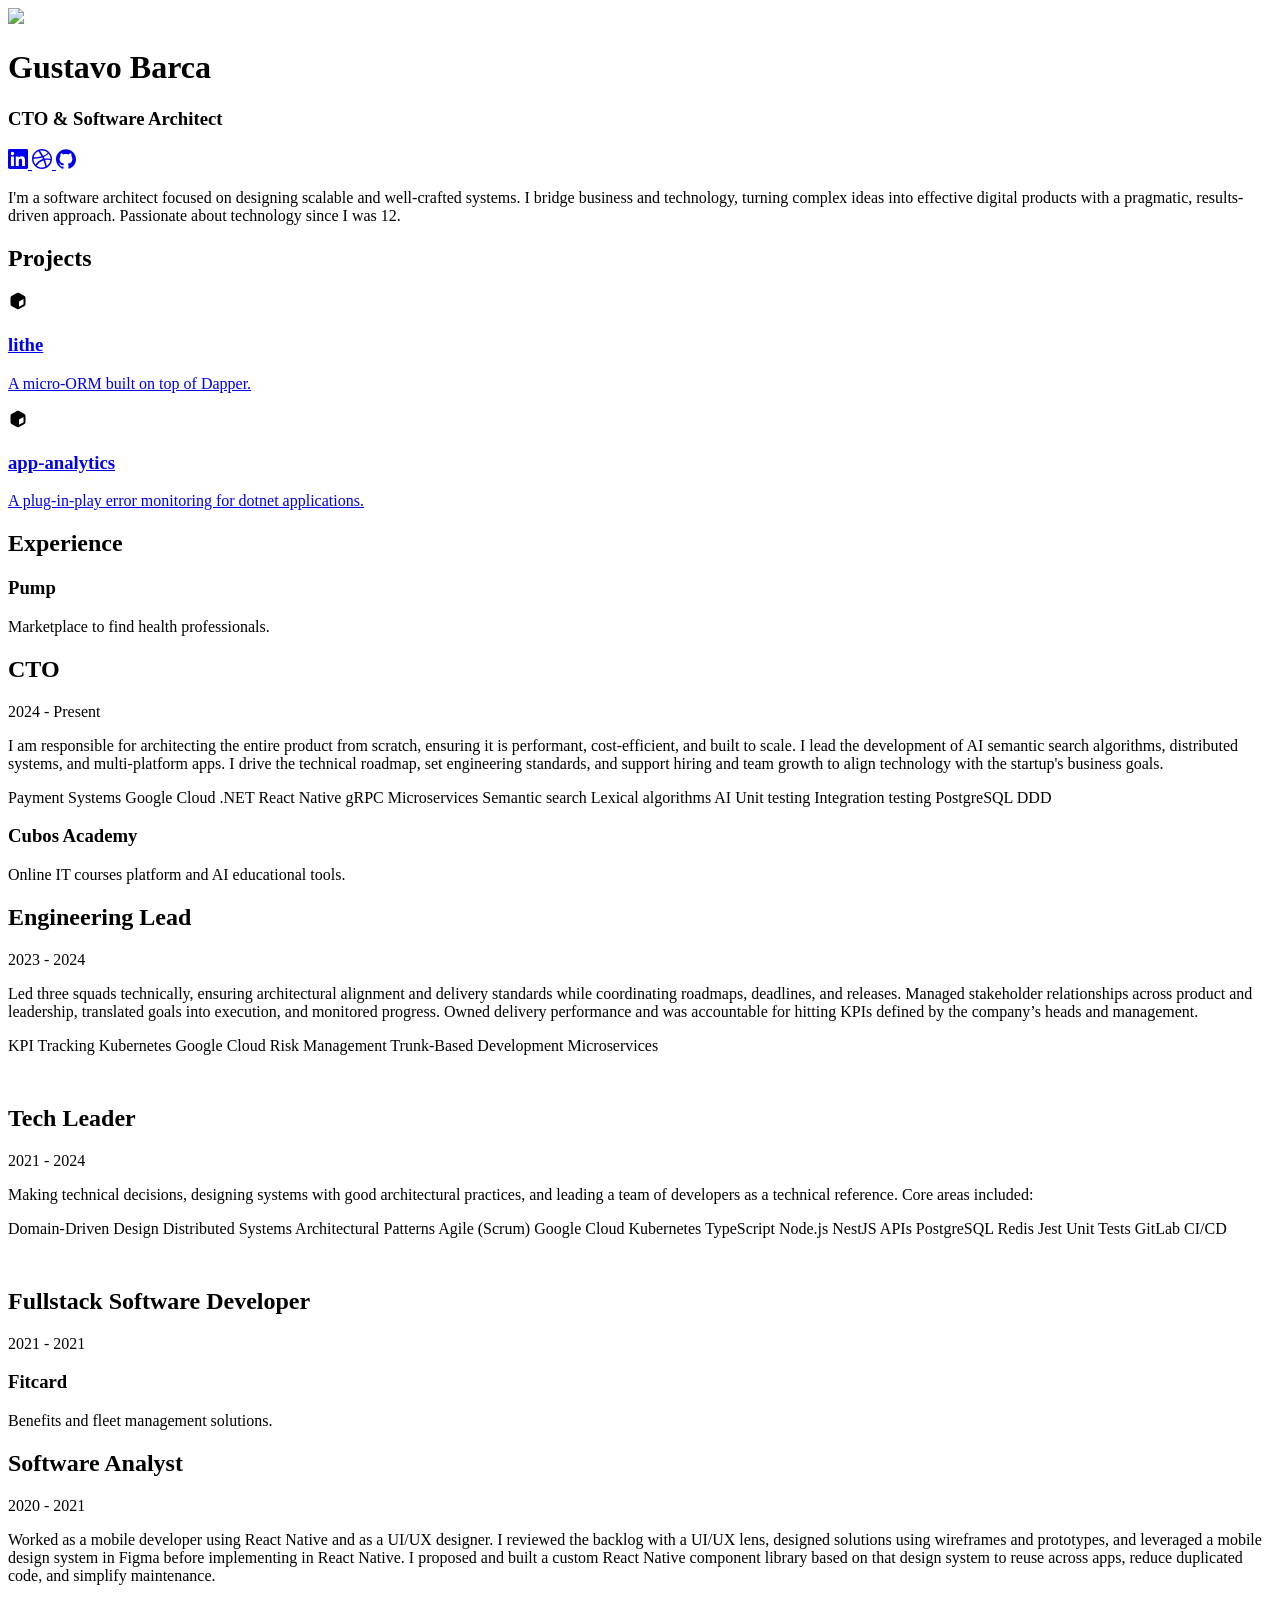
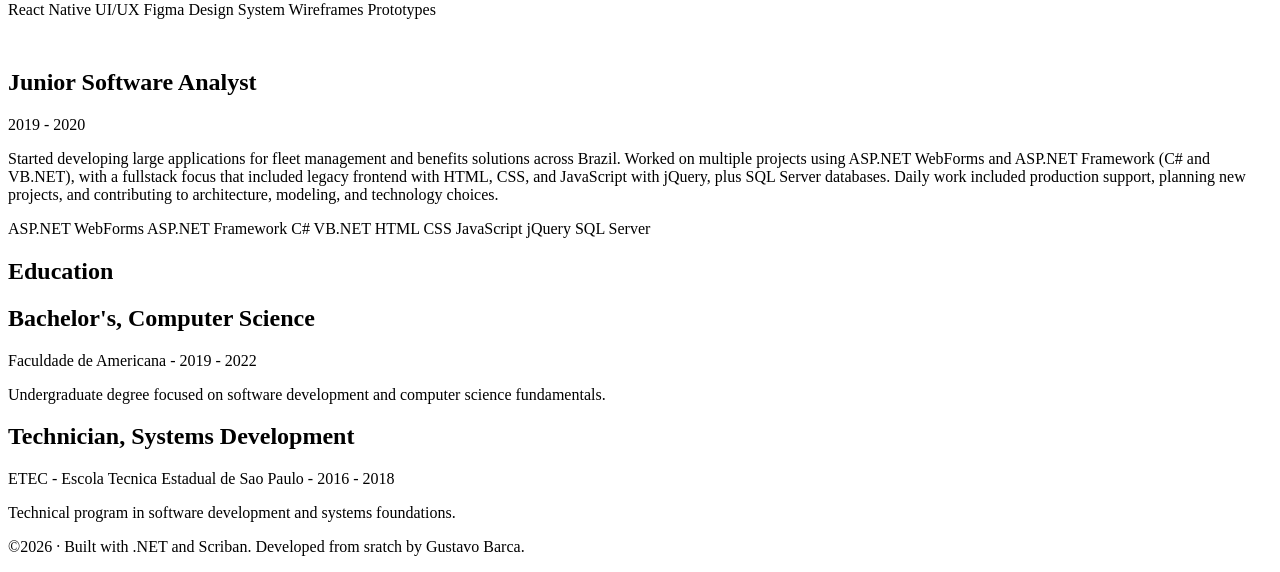
==== Pages/home.html @ d8b04449 "feat: add SVG icons, skills tags, footer, and style updates" ====
<!DOCTYPE html>
<html lang="en">

<head>
    <meta charset="UTF-8">
    <meta name="viewport" content="width=device-width, initial-scale=1.0">
    <title>Document</title>
    <link href="/css/main.css" rel="stylesheet">
</head>

<body>
    <main>
        <header>
            <img src="/images/profile.jpeg" />
            <h1>Gustavo Barca</h1>
            <h3>CTO & Software Architect</h3>
            <div>
                <a class="icon-btn" href="https://www.linkedin.com/in/gustavo-barca/" aria-label="LinkedIn" target="_blank">
                    <svg xmlns="http://www.w3.org/2000/svg" width="20" height="20" viewBox="0 0 24 24" fill="currentColor">
                        <path d="M20.447 20.452h-3.554v-5.569c0-1.328-.027-3.037-1.852-3.037-1.853 0-2.136 1.445-2.136 2.939v5.667H9.351V9h3.414v1.561h.046c.477-.9 1.637-1.85 3.37-1.85 3.601 0 4.267 2.37 4.267 5.455v6.286zM5.337 7.433a2.062 2.062 0 0 1-2.063-2.065 2.064 2.064 0 1 1 2.063 2.065zm1.782 13.019H3.555V9h3.564v11.452zM22.225 0H1.771C.792 0 0 .774 0 1.729v20.542C0 23.227.792 24 1.771 24h20.451C23.2 24 24 23.227 24 22.271V1.729C24 .774 23.2 0 22.222 0h.003z"/>
                    </svg>
                </a>
                <a class="icon-btn" href="https://dribbble.com/GuBarca" aria-label="Dribbble" target="_blank">
                    <svg xmlns="http://www.w3.org/2000/svg" width="20" height="20" viewBox="0 0 24 24" fill="currentColor">
                        <path d="M12 24C5.385 24 0 18.615 0 12S5.385 0 12 0s12 5.385 12 12-5.385 12-12 12zm10.12-10.358c-.35-.11-3.17-.953-6.384-.438 1.34 3.684 1.887 6.684 1.992 7.308 2.3-1.555 3.936-4.02 4.395-6.87zm-6.115 7.808c-.153-.9-.75-4.032-2.19-7.77l-.066.02c-5.79 2.015-7.86 6.017-8.04 6.37 1.73 1.35 3.92 2.166 6.29 2.166 1.42 0 2.77-.29 4-.816zm-11.62-2.58c.232-.4 3.045-5.055 8.332-6.765.135-.045.27-.084.405-.12-.26-.585-.54-1.167-.832-1.74C7.17 11.775 2.206 11.71 1.756 11.7l-.004.312c0 2.633.998 5.037 2.634 6.855zm-2.42-8.955c.46.008 4.683.026 9.477-1.248-1.698-3.018-3.53-5.558-3.8-5.928-2.868 1.35-5.01 3.99-5.676 7.18zM9.6 2.052c.282.38 2.145 2.914 3.822 6 3.645-1.365 5.19-3.44 5.373-3.702-1.81-1.61-4.19-2.586-6.795-2.586-.825 0-1.63.1-2.4.285zm10.335 3.483c-.218.29-1.935 2.493-5.724 4.04.24.49.47.985.68 1.486.08.18.15.36.22.53 3.41-.43 6.8.26 7.14.33-.02-2.42-.88-4.64-2.31-6.387z"/>
                    </svg>
                </a>
                <a class="icon-btn" href="https://github.com/gustavobarca" aria-label="GitHub" target="_blank">
                    <svg xmlns="http://www.w3.org/2000/svg" width="20" height="20" viewBox="0 0 24 24" fill="currentColor">
                        <path d="M12 .297c-6.63 0-12 5.373-12 12 0 5.303 3.438 9.8 8.205 11.385.6.113.82-.258.82-.577 0-.285-.01-1.04-.015-2.04-3.338.724-4.042-1.61-4.042-1.61C4.422 18.07 3.633 17.7 3.633 17.7c-1.087-.744.084-.729.084-.729 1.205.084 1.838 1.236 1.838 1.236 1.07 1.835 2.809 1.305 3.495.998.108-.776.417-1.305.76-1.605-2.665-.3-5.466-1.332-5.466-5.93 0-1.31.465-2.38 1.235-3.22-.135-.303-.54-1.523.105-3.176 0 0 1.005-.322 3.3 1.23.96-.267 1.98-.399 3-.405 1.02.006 2.04.138 3 .405 2.28-1.552 3.285-1.23 3.285-1.23.645 1.653.24 2.873.12 3.176.765.84 1.23 1.91 1.23 3.22 0 4.61-2.805 5.625-5.475 5.92.42.36.81 1.096.81 2.22 0 1.606-.015 2.896-.015 3.286 0 .315.21.69.825.57C20.565 22.092 24 17.592 24 12.297c0-6.627-5.373-12-12-12"/>
                    </svg>
                </a>
            </div>
            <p>I'm a software architect focused on designing scalable and well-crafted systems. I bridge business and technology, turning complex ideas into effective digital products with a pragmatic, results-driven approach. Passionate about technology since I was 12.</p>
        </header>
        <section>
            <h1>Projects</h1>
            <div id="projects">
                <a class="project" href="https://github.com/gustavobarca/lithe">
                    <svg xmlns="http://www.w3.org/2000/svg" width="20" height="20" viewBox="0 0 20 20" fill="none">
                        <path
                            d="M9.00937 1.92197C9.62812 1.56572 10.3906 1.56572 11.0094 1.92197L16.5063 5.09385C17.125 5.4501 17.5063 6.1126 17.5063 6.8251V13.1688C17.5063 13.8845 17.125 14.5438 16.5063 14.9001L11.0094 18.0782C10.7052 18.2533 10.3603 18.3454 10.0094 18.3454C9.6584 18.3454 9.31358 18.2533 9.00937 18.0782L3.51562 14.9063C2.89688 14.5501 2.51562 13.8876 2.51562 13.1751V6.83135C2.51562 6.11572 2.89688 5.45635 3.51562 5.1001L9.00937 1.92197ZM15.5031 13.172V7.98135L11.0094 10.5751V15.7657L15.5031 13.172Z"
                            fill="black" />
                    </svg>
                    <div class="projects-content">
                        <h3>lithe</h3>
                        <p>A micro-ORM built on top of Dapper.</p>
                    </div>
                </a>
                <a class="project" href="https://github.com/gustavobarca/app-analytics">
                    <svg xmlns="http://www.w3.org/2000/svg" width="20" height="20" viewBox="0 0 20 20" fill="none">
                        <path
                            d="M9.00937 1.92197C9.62812 1.56572 10.3906 1.56572 11.0094 1.92197L16.5063 5.09385C17.125 5.4501 17.5063 6.1126 17.5063 6.8251V13.1688C17.5063 13.8845 17.125 14.5438 16.5063 14.9001L11.0094 18.0782C10.7052 18.2533 10.3603 18.3454 10.0094 18.3454C9.6584 18.3454 9.31358 18.2533 9.00937 18.0782L3.51562 14.9063C2.89688 14.5501 2.51562 13.8876 2.51562 13.1751V6.83135C2.51562 6.11572 2.89688 5.45635 3.51562 5.1001L9.00937 1.92197ZM15.5031 13.172V7.98135L11.0094 10.5751V15.7657L15.5031 13.172Z"
                            fill="black" />
                    </svg>
                    <div class="projects-content">
                        <h3>app-analytics</h3>
                        <p>A plug-in-play error monitoring for dotnet applications.</p>
                    </div>
                </a>
            </div>
        </section>

        <section>
            <h1>Experience</h1>

            <div class="experiences">
                <article class="job">
                    <div class="job-header">
                        <header>
                            <h3>Pump</h3>
                            <p>Marketplace to find health professionals.</p>
                        </header>
                        <div class="job-info">
                            <div class="position">
                                <h2>CTO</h2>
                                <p class="period">2024 - Present</p>
                                <p class="description">I am responsible for architecting the entire product from scratch,
                                    ensuring it is performant, cost-efficient, and built to scale. I lead the development of
                                    AI semantic search algorithms, distributed systems, and multi-platform apps. I drive the
                                    technical roadmap, set engineering standards, and support hiring and team growth to align
                                    technology with the startup's business goals.</p>
                                <div class="skills">
                                    <span class="skill">Payment Systems</span>
                                    <span class="skill">Google Cloud</span>
                                    <span class="skill">.NET</span>
                                    <span class="skill">React Native</span>
                                    <span class="skill">gRPC</span>
                                    <span class="skill">Microservices</span>
                                    <span class="skill">Semantic search</span>
                                    <span class="skill">Lexical algorithms</span>
                                    <span class="skill">AI</span>
                                    <span class="skill">Unit testing</span>
                                    <span class="skill">Integration testing</span>
                                    <span class="skill">PostgreSQL</span>
                                    <span class="skill">DDD</span>
                                </div>
                            </div>
                        </div>
                    </div>
                </article>
            
                <article class="job">
                    <div class="job-header">
                        <header>
                            <h3>Cubos Academy</h3>
                            <p>Online IT courses platform and AI educational tools.</p>
                        </header>
                        <div class="job-info">
                            <div class="position">
                                <h2>Engineering Lead</h2>
                                <p class="period">2023 - 2024</p>
                                <p class="description">Led three squads technically, ensuring architectural alignment and
                                    delivery standards while coordinating roadmaps, deadlines, and releases. Managed
                                    stakeholder relationships across product and leadership, translated goals into execution,
                                    and monitored progress. Owned delivery performance and was accountable for hitting KPIs
                                    defined by the company’s heads and management.</p>
                                <div class="skills">
                                    <span class="skill">KPI Tracking</span>
                                    <span class="skill">Kubernetes</span>
                                    <span class="skill">Google Cloud</span>
                                    <span class="skill">Risk Management</span>
                                    <span class="skill">Trunk-Based Development</span>
                                    <span class="skill">Microservices</span>
                                </div>
                            </div>
            
                            <div class="position" style="margin-top: 50px;">
                                <h2>Tech Leader</h2>
                                <p class="period">2021 - 2024</p>
                                <p class="description">Making technical decisions, designing systems with good architectural
                                    practices, and leading a team of developers as a technical reference. Core areas included:</p>
                                <div class="skills">
                                    <span class="skill">Domain-Driven Design</span>
                                    <span class="skill">Distributed Systems</span>
                                    <span class="skill">Architectural Patterns</span>
                                    <span class="skill">Agile (Scrum)</span>
                                    <span class="skill">Google Cloud</span>
                                    <span class="skill">Kubernetes</span>
                                    <span class="skill">TypeScript</span>
                                    <span class="skill">Node.js</span>
                                    <span class="skill">NestJS APIs</span>
                                    <span class="skill">PostgreSQL</span>
                                    <span class="skill">Redis</span>
                                    <span class="skill">Jest Unit Tests</span>
                                    <span class="skill">GitLab CI/CD</span>
                                </div>
                            </div>
            
                            <div class="position" style="margin-top: 50px;">
                                <h2>Fullstack Software Developer</h2>
                                <p class="period">2021 - 2021</p>
                            </div>
                        </div>
                    </div>
                </article>

                <article class="job">
                    <div class="job-header">
                        <header>
                            <h3>Fitcard</h3>
                            <p>Benefits and fleet management solutions.</p>
                        </header>
                        <div class="job-info">
                            <div class="position">
                                <h2>Software Analyst</h2>
                                <p class="period">2020 - 2021</p>
                                <p class="description">Worked as a mobile developer using React Native and as a UI/UX designer.
                                    I reviewed the backlog with a UI/UX lens, designed solutions using wireframes and prototypes,
                                    and leveraged a mobile design system in Figma before implementing in React Native. I proposed
                                    and built a custom React Native component library based on that design system to reuse across
                                    apps, reduce duplicated code, and simplify maintenance.</p>
                                <div class="skills">
                                    <span class="skill">React Native</span>
                                    <span class="skill">UI/UX</span>
                                    <span class="skill">Figma</span>
                                    <span class="skill">Design System</span>
                                    <span class="skill">Wireframes</span>
                                    <span class="skill">Prototypes</span>
                                </div>
                            </div>

                            <div class="position" style="margin-top: 50px;">
                                <h2>Junior Software Analyst</h2>
                                <p class="period">2019 - 2020</p>
                                <p class="description">Started developing large applications for fleet management and benefits
                                    solutions across Brazil. Worked on multiple projects using ASP.NET WebForms and ASP.NET
                                    Framework (C# and VB.NET), with a fullstack focus that included legacy frontend with HTML,
                                    CSS, and JavaScript with jQuery, plus SQL Server databases. Daily work included production
                                    support, planning new projects, and contributing to architecture, modeling, and technology
                                    choices.</p>
                                <div class="skills">
                                    <span class="skill">ASP.NET WebForms</span>
                                    <span class="skill">ASP.NET Framework</span>
                                    <span class="skill">C#</span>
                                    <span class="skill">VB.NET</span>
                                    <span class="skill">HTML</span>
                                    <span class="skill">CSS</span>
                                    <span class="skill">JavaScript</span>
                                    <span class="skill">jQuery</span>
                                    <span class="skill">SQL Server</span>
                                </div>
                            </div>
                        </div>
                    </div>
                </article>
            </div>
        </section>

        <section>
            <h1>Education</h1>
            <div class="education">
                <article class="education-item">
                    <h2>Bachelor's, Computer Science</h2>
                    <p class="education-meta">Faculdade de Americana - 2019 - 2022</p>
                    <p class="education-detail">Undergraduate degree focused on software development and computer science
                        fundamentals.</p>
                </article>

                <article class="education-item">
                    <h2>Technician, Systems Development</h2>
                    <p class="education-meta">ETEC - Escola Tecnica Estadual de Sao Paulo - 2016 - 2018</p>
                    <p class="education-detail">Technical program in software development and systems foundations.</p>
                </article>
            </div>
        </section>
    </main>

    <footer>
        <p>©2026 · Built with .NET and Scriban. Developed from sratch by Gustavo Barca.</p>
    </footer>
</body>

</html>
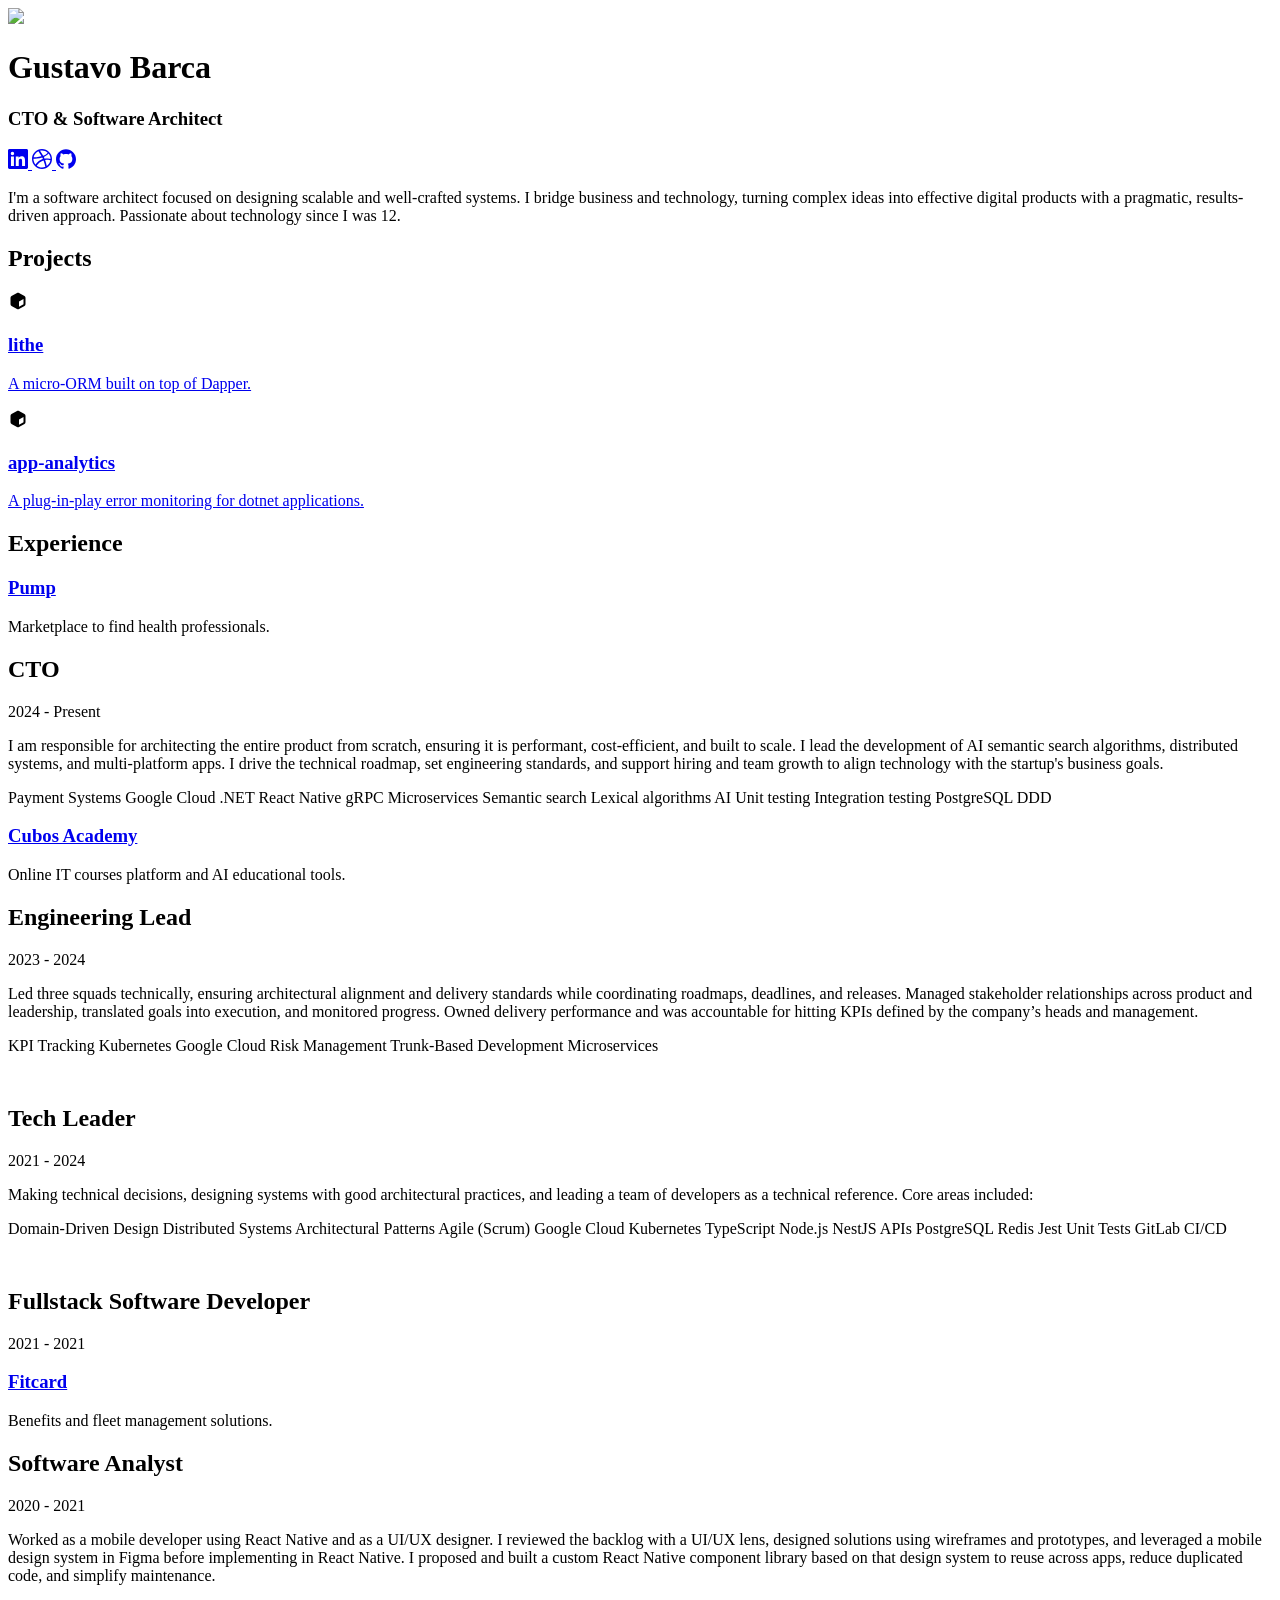
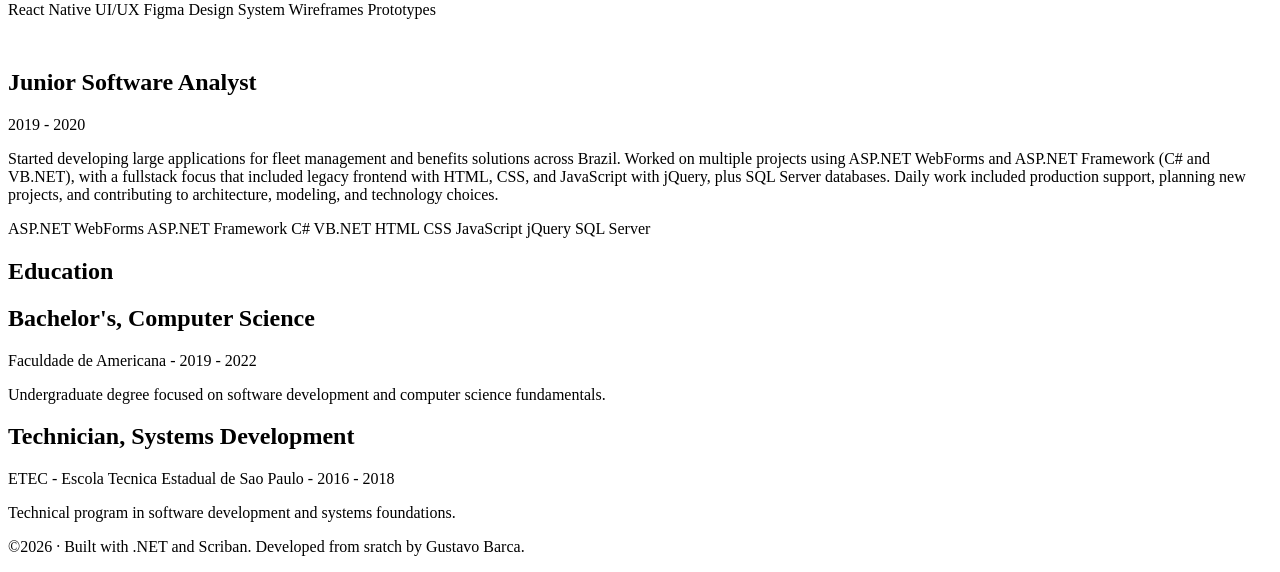
==== commit f4cc10fd: "feat: add hyperlinks to company names in work experience" ====
--- a/Pages/home.html
+++ b/Pages/home.html
@@ -68,7 +68,7 @@
                 <article class="job">
                     <div class="job-header">
                         <header>
-                            <h3>Pump</h3>
+                            <h3><a href="https://pump.com.br">Pump</a></h3>
                             <p>Marketplace to find health professionals.</p>
                         </header>
                         <div class="job-info">
@@ -103,7 +103,7 @@
                 <article class="job">
                     <div class="job-header">
                         <header>
-                            <h3>Cubos Academy</h3>
+                            <h3><a href="https://www.emy.education/">Cubos Academy</a></h3>
                             <p>Online IT courses platform and AI educational tools.</p>
                         </header>
                         <div class="job-info">
@@ -158,7 +158,7 @@
                 <article class="job">
                     <div class="job-header">
                         <header>
-                            <h3>Fitcard</h3>
+                            <h3><a href="https://www.fitcard.com.br/">Fitcard</a></h3>
                             <p>Benefits and fleet management solutions.</p>
                         </header>
                         <div class="job-info">
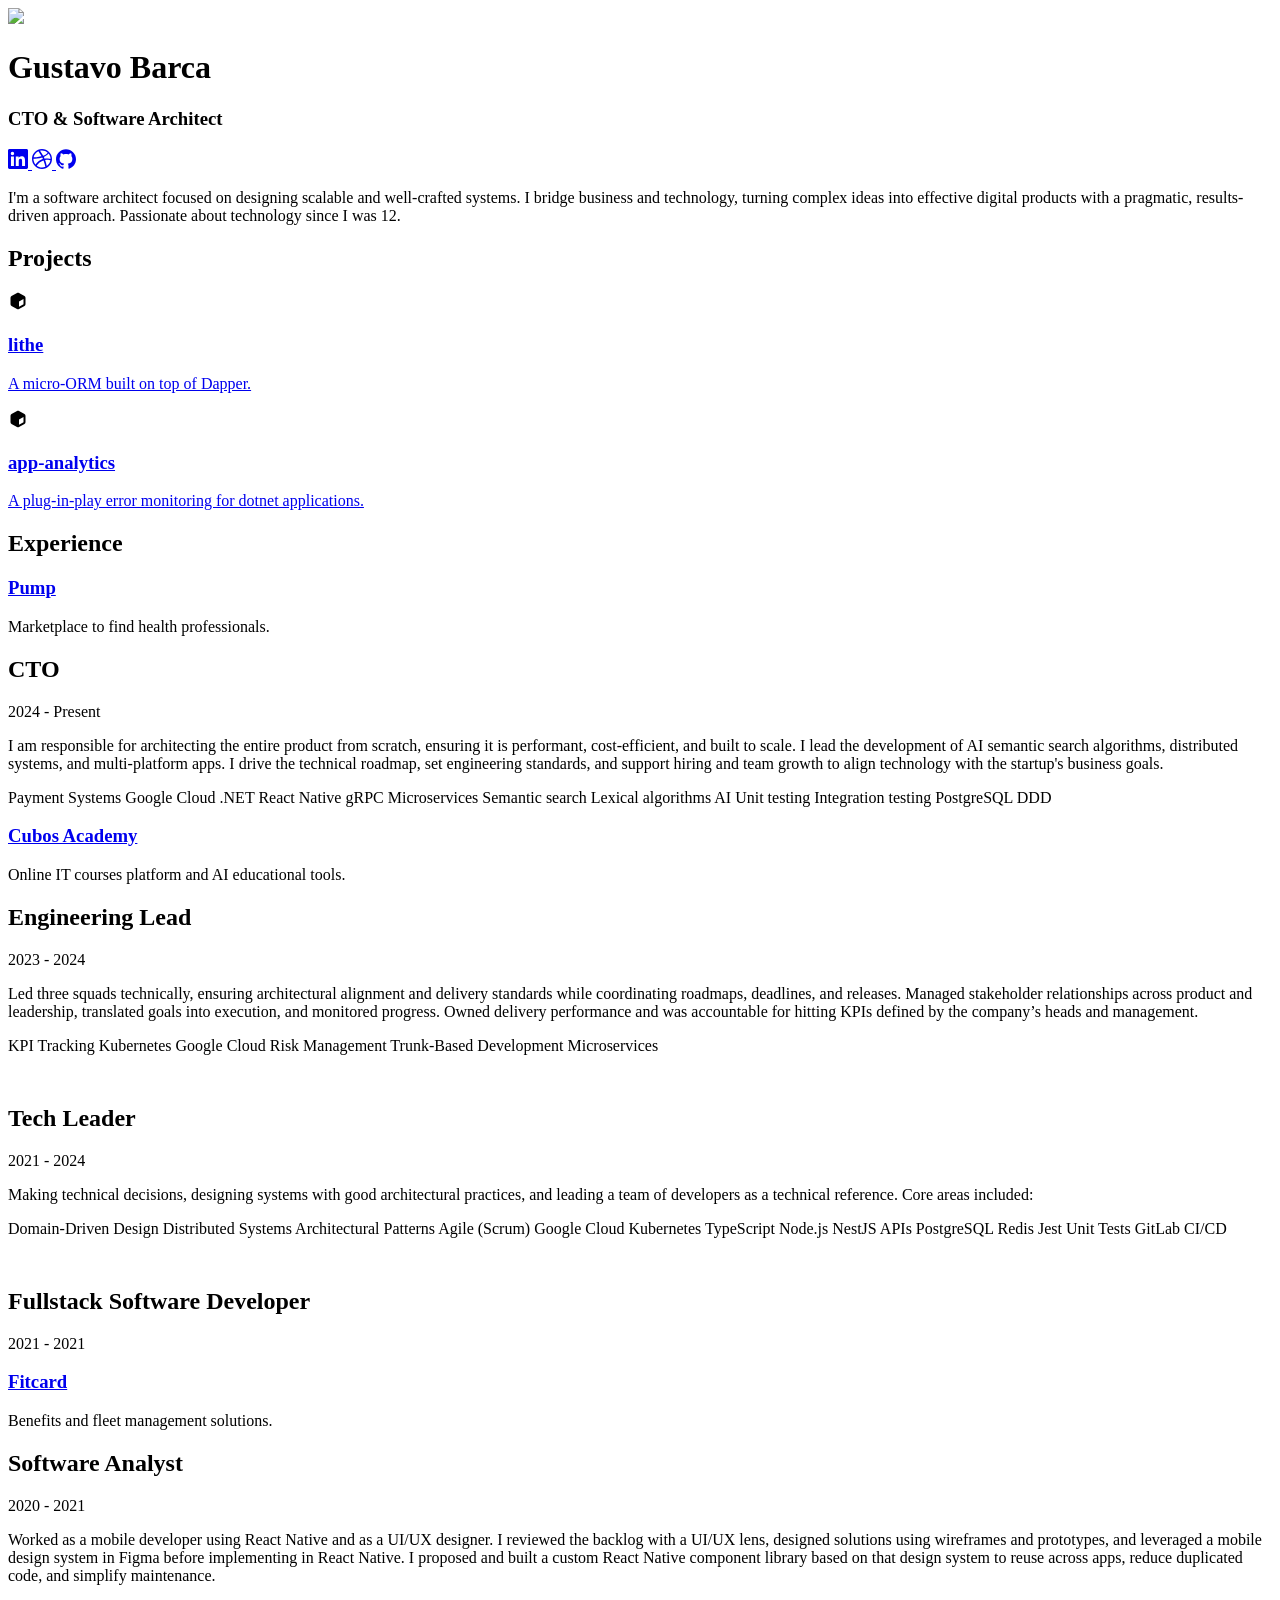
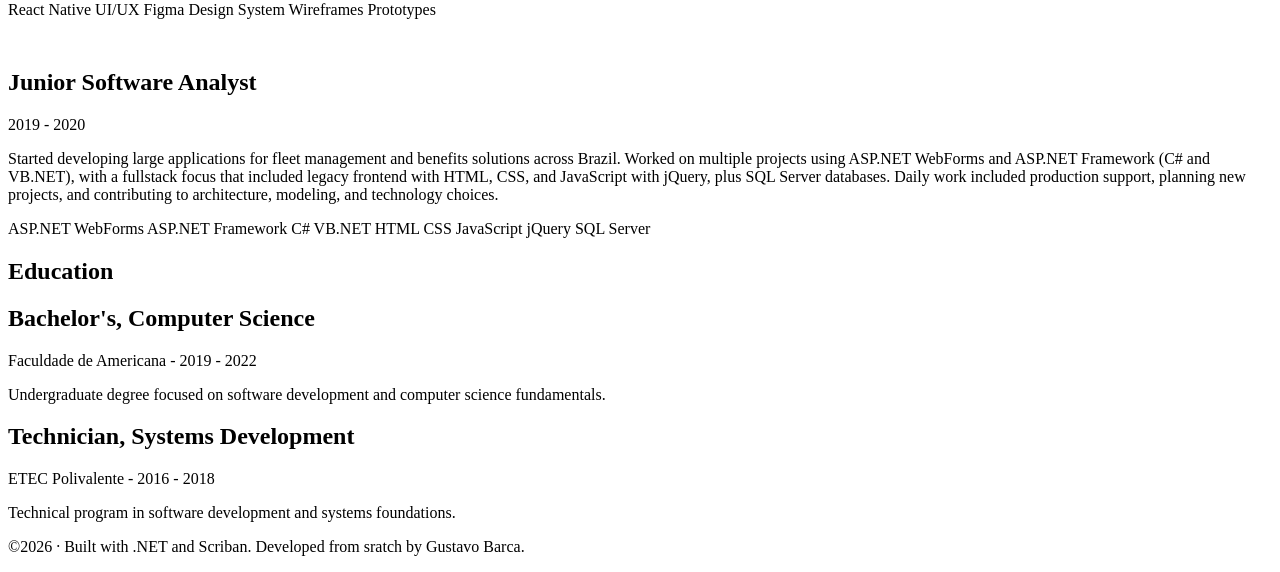
==== commit 11508283: "content: Update ETEC school name in education section" ====
--- a/Pages/home.html
+++ b/Pages/home.html
@@ -219,7 +219,7 @@
 
                 <article class="education-item">
                     <h2>Technician, Systems Development</h2>
-                    <p class="education-meta">ETEC - Escola Tecnica Estadual de Sao Paulo - 2016 - 2018</p>
+                    <p class="education-meta">ETEC Polivalente - 2016 - 2018</p>
                     <p class="education-detail">Technical program in software development and systems foundations.</p>
                 </article>
             </div>
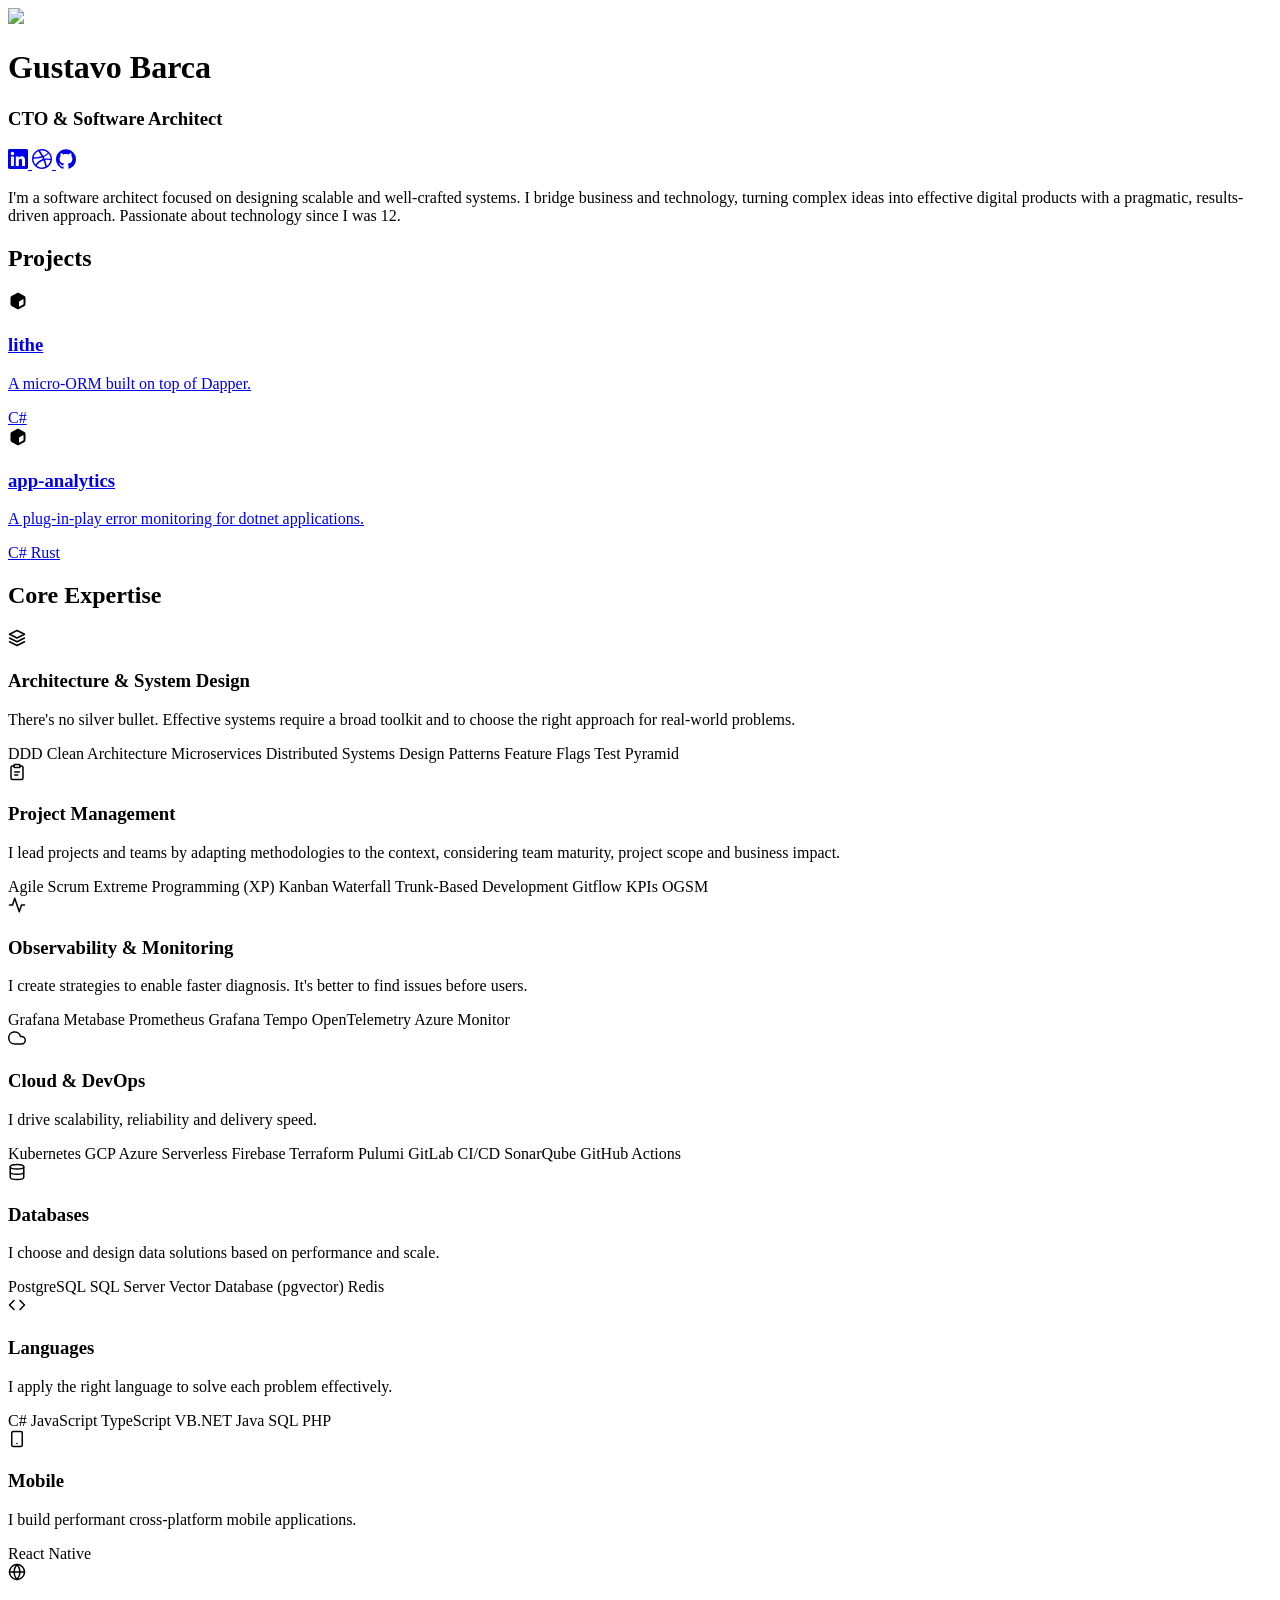
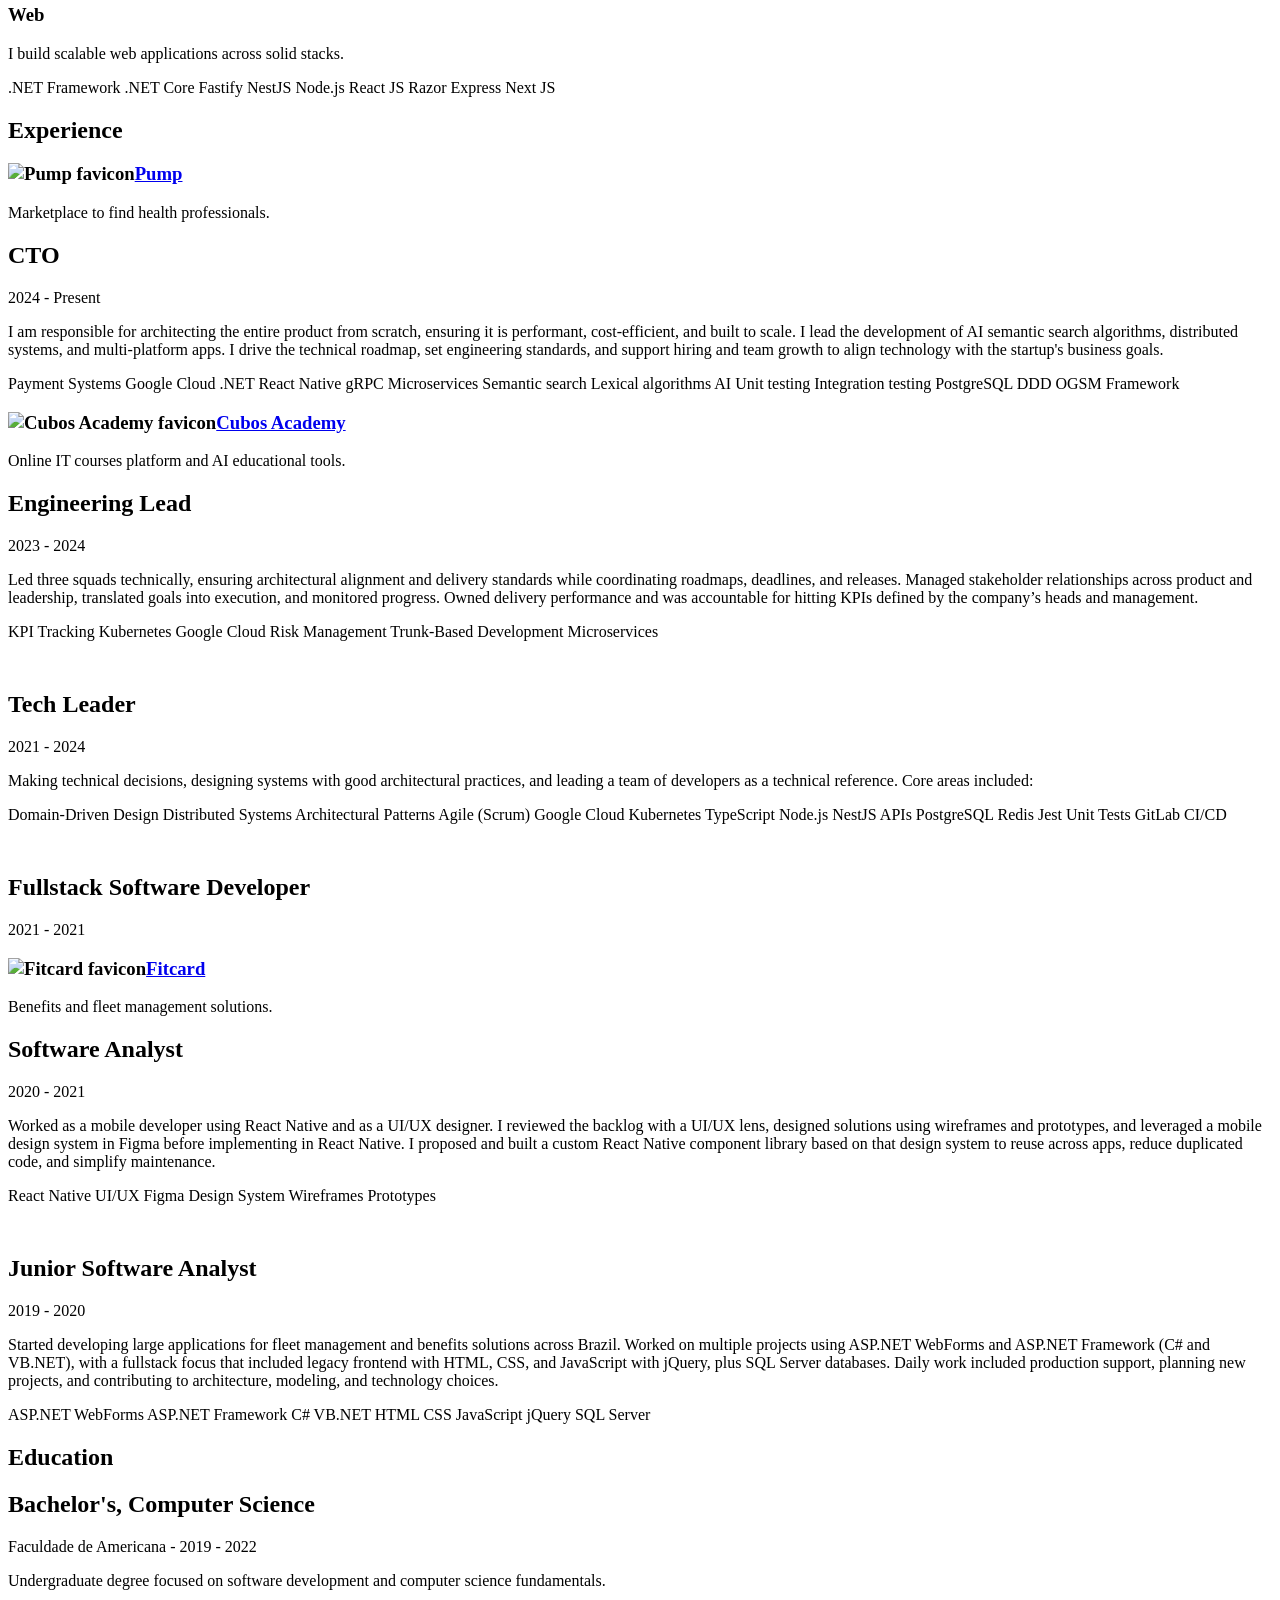
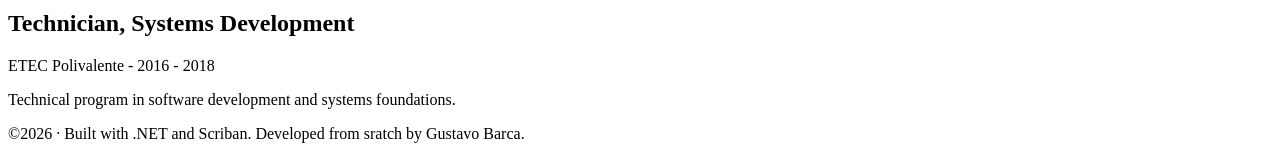
==== commit e4ca3ab1: "feat: add Core Expertise section and company favicons" ====
--- a/Pages/home.html
+++ b/Pages/home.html
@@ -11,21 +11,21 @@
 <body>
     <main>
         <header>
-            <img src="/images/profile.jpeg" />
+            <img src="/images/profile.jpg" />
             <h1>Gustavo Barca</h1>
             <h3>CTO & Software Architect</h3>
             <div>
-                <a class="icon-btn" href="https://www.linkedin.com/in/gustavo-barca/" aria-label="LinkedIn" target="_blank">
+                <a class="icon-btn" href="https://www.linkedin.com/in/gustavo-barca/" aria-label="LinkedIn" data-username="gustavo-barca" target="_blank">
                     <svg xmlns="http://www.w3.org/2000/svg" width="20" height="20" viewBox="0 0 24 24" fill="currentColor">
                         <path d="M20.447 20.452h-3.554v-5.569c0-1.328-.027-3.037-1.852-3.037-1.853 0-2.136 1.445-2.136 2.939v5.667H9.351V9h3.414v1.561h.046c.477-.9 1.637-1.85 3.37-1.85 3.601 0 4.267 2.37 4.267 5.455v6.286zM5.337 7.433a2.062 2.062 0 0 1-2.063-2.065 2.064 2.064 0 1 1 2.063 2.065zm1.782 13.019H3.555V9h3.564v11.452zM22.225 0H1.771C.792 0 0 .774 0 1.729v20.542C0 23.227.792 24 1.771 24h20.451C23.2 24 24 23.227 24 22.271V1.729C24 .774 23.2 0 22.222 0h.003z"/>
                     </svg>
                 </a>
-                <a class="icon-btn" href="https://dribbble.com/GuBarca" aria-label="Dribbble" target="_blank">
+                <a class="icon-btn" href="https://dribbble.com/GuBarca" aria-label="Dribbble" data-username="GuBarca" target="_blank">
                     <svg xmlns="http://www.w3.org/2000/svg" width="20" height="20" viewBox="0 0 24 24" fill="currentColor">
                         <path d="M12 24C5.385 24 0 18.615 0 12S5.385 0 12 0s12 5.385 12 12-5.385 12-12 12zm10.12-10.358c-.35-.11-3.17-.953-6.384-.438 1.34 3.684 1.887 6.684 1.992 7.308 2.3-1.555 3.936-4.02 4.395-6.87zm-6.115 7.808c-.153-.9-.75-4.032-2.19-7.77l-.066.02c-5.79 2.015-7.86 6.017-8.04 6.37 1.73 1.35 3.92 2.166 6.29 2.166 1.42 0 2.77-.29 4-.816zm-11.62-2.58c.232-.4 3.045-5.055 8.332-6.765.135-.045.27-.084.405-.12-.26-.585-.54-1.167-.832-1.74C7.17 11.775 2.206 11.71 1.756 11.7l-.004.312c0 2.633.998 5.037 2.634 6.855zm-2.42-8.955c.46.008 4.683.026 9.477-1.248-1.698-3.018-3.53-5.558-3.8-5.928-2.868 1.35-5.01 3.99-5.676 7.18zM9.6 2.052c.282.38 2.145 2.914 3.822 6 3.645-1.365 5.19-3.44 5.373-3.702-1.81-1.61-4.19-2.586-6.795-2.586-.825 0-1.63.1-2.4.285zm10.335 3.483c-.218.29-1.935 2.493-5.724 4.04.24.49.47.985.68 1.486.08.18.15.36.22.53 3.41-.43 6.8.26 7.14.33-.02-2.42-.88-4.64-2.31-6.387z"/>
                     </svg>
                 </a>
-                <a class="icon-btn" href="https://github.com/gustavobarca" aria-label="GitHub" target="_blank">
+                <a class="icon-btn" href="https://github.com/gustavobarca" aria-label="GitHub" data-username="gustavobarca" target="_blank">
                     <svg xmlns="http://www.w3.org/2000/svg" width="20" height="20" viewBox="0 0 24 24" fill="currentColor">
                         <path d="M12 .297c-6.63 0-12 5.373-12 12 0 5.303 3.438 9.8 8.205 11.385.6.113.82-.258.82-.577 0-.285-.01-1.04-.015-2.04-3.338.724-4.042-1.61-4.042-1.61C4.422 18.07 3.633 17.7 3.633 17.7c-1.087-.744.084-.729.084-.729 1.205.084 1.838 1.236 1.838 1.236 1.07 1.835 2.809 1.305 3.495.998.108-.776.417-1.305.76-1.605-2.665-.3-5.466-1.332-5.466-5.93 0-1.31.465-2.38 1.235-3.22-.135-.303-.54-1.523.105-3.176 0 0 1.005-.322 3.3 1.23.96-.267 1.98-.399 3-.405 1.02.006 2.04.138 3 .405 2.28-1.552 3.285-1.23 3.285-1.23.645 1.653.24 2.873.12 3.176.765.84 1.23 1.91 1.23 3.22 0 4.61-2.805 5.625-5.475 5.92.42.36.81 1.096.81 2.22 0 1.606-.015 2.896-.015 3.286 0 .315.21.69.825.57C20.565 22.092 24 17.592 24 12.297c0-6.627-5.373-12-12-12"/>
                     </svg>
@@ -45,6 +45,9 @@
                     <div class="projects-content">
                         <h3>lithe</h3>
                         <p>A micro-ORM built on top of Dapper.</p>
+                        <div class="skills">
+                            <span class="skill">C#</span>
+                        </div>
                     </div>
                 </a>
                 <a class="project" href="https://github.com/gustavobarca/app-analytics">
@@ -56,8 +59,177 @@
                     <div class="projects-content">
                         <h3>app-analytics</h3>
                         <p>A plug-in-play error monitoring for dotnet applications.</p>
+                        <div class="skills">
+                            <span class="skill">C#</span>
+                            <span class="skill">Rust</span>
+                        </div>
                     </div>
                 </a>
+            </div>
+        </section>
+
+        <section>
+            <h1>Core Expertise</h1>
+            <div class="expertise-grid">
+                <article class="expertise-card">
+                    <div class="expertise-card-title">
+                        <svg width="18" height="18" viewBox="0 0 24 24" fill="none" stroke="currentColor" stroke-width="2" stroke-linecap="round" stroke-linejoin="round">
+                            <polygon points="12 2 2 7 12 12 22 7 12 2"/>
+                            <polyline points="2 17 12 22 22 17"/>
+                            <polyline points="2 12 12 17 22 12"/>
+                        </svg>
+                        <h3>Architecture &amp; System Design</h3>
+                    </div>
+                    <p>There's no silver bullet. Effective systems require a broad toolkit and to choose the right approach for real-world problems.</p>
+                    <div class="skills">
+                        <span class="skill">DDD</span>
+                        <span class="skill">Clean Architecture</span>
+                        <span class="skill">Microservices</span>
+                        <span class="skill">Distributed Systems</span>
+                        <span class="skill">Design Patterns</span>
+                        <span class="skill">Feature Flags</span>
+                        <span class="skill">Test Pyramid</span>
+                    </div>
+                </article>
+
+                <article class="expertise-card">
+                    <div class="expertise-card-title">
+                        <svg width="18" height="18" viewBox="0 0 24 24" fill="none" stroke="currentColor" stroke-width="2" stroke-linecap="round" stroke-linejoin="round">
+                            <path d="M16 4h2a2 2 0 0 1 2 2v14a2 2 0 0 1-2 2H6a2 2 0 0 1-2-2V6a2 2 0 0 1 2-2h2"/>
+                            <rect x="8" y="2" width="8" height="4" rx="1" ry="1"/>
+                            <line x1="9" y1="12" x2="15" y2="12"/>
+                            <line x1="9" y1="16" x2="13" y2="16"/>
+                        </svg>
+                        <h3>Project Management</h3>
+                    </div>
+                    <p>I lead projects and teams by adapting methodologies to the context, considering team maturity, project scope and business impact.</p>
+                    <div class="skills">
+                        <span class="skill">Agile</span>
+                        <span class="skill">Scrum</span>
+                        <span class="skill">Extreme Programming (XP)</span>
+                        <span class="skill">Kanban</span>
+                        <span class="skill">Waterfall</span>
+                        <span class="skill">Trunk-Based Development</span>
+                        <span class="skill">Gitflow</span>
+                        <span class="skill">KPIs</span>
+                        <span class="skill">OGSM</span>
+                    </div>
+                </article>
+
+                <article class="expertise-card">
+                    <div class="expertise-card-title">
+                        <svg width="18" height="18" viewBox="0 0 24 24" fill="none" stroke="currentColor" stroke-width="2" stroke-linecap="round" stroke-linejoin="round">
+                            <polyline points="22 12 18 12 15 21 9 3 6 12 2 12"/>
+                        </svg>
+                        <h3>Observability &amp; Monitoring</h3>
+                    </div>
+                    <p>I create strategies to enable faster diagnosis. It's better to find issues before users.</p>
+                    <div class="skills">
+                        <span class="skill">Grafana</span>
+                        <span class="skill">Metabase</span>
+                        <span class="skill">Prometheus</span>
+                        <span class="skill">Grafana Tempo</span>
+                        <span class="skill">OpenTelemetry</span>
+                        <span class="skill">Azure Monitor</span>
+                    </div>
+                </article>
+
+                <article class="expertise-card">
+                    <div class="expertise-card-title">
+                        <svg width="18" height="18" viewBox="0 0 24 24" fill="none" stroke="currentColor" stroke-width="2" stroke-linecap="round" stroke-linejoin="round">
+                            <path d="M18 10h-1.26A8 8 0 1 0 9 20h9a5 5 0 0 0 0-10z"/>
+                        </svg>
+                        <h3>Cloud &amp; DevOps</h3>
+                    </div>
+                    <p>I drive scalability, reliability and delivery speed.</p>
+                    <div class="skills">
+                        <span class="skill">Kubernetes</span>
+                        <span class="skill">GCP</span>
+                        <span class="skill">Azure</span>
+                        <span class="skill">Serverless</span>
+                        <span class="skill">Firebase</span>
+                        <span class="skill">Terraform</span>
+                        <span class="skill">Pulumi</span>
+                        <span class="skill">GitLab CI/CD</span>
+                        <span class="skill">SonarQube</span>
+                        <span class="skill">GitHub Actions</span>
+                    </div>
+                </article>
+
+                <article class="expertise-card">
+                    <div class="expertise-card-title">
+                        <svg width="18" height="18" viewBox="0 0 24 24" fill="none" stroke="currentColor" stroke-width="2" stroke-linecap="round" stroke-linejoin="round">
+                            <ellipse cx="12" cy="5" rx="9" ry="3"/>
+                            <path d="M21 12c0 1.66-4 3-9 3s-9-1.34-9-3"/>
+                            <path d="M3 5v14c0 1.66 4 3 9 3s9-1.34 9-3V5"/>
+                        </svg>
+                        <h3>Databases</h3>
+                    </div>
+                    <p>I choose and design data solutions based on performance and scale.</p>
+                    <div class="skills">
+                        <span class="skill">PostgreSQL</span>
+                        <span class="skill">SQL Server</span>
+                        <span class="skill">Vector Database (pgvector)</span>
+                        <span class="skill">Redis</span>
+                    </div>
+                </article>
+
+                <article class="expertise-card">
+                    <div class="expertise-card-title">
+                        <svg width="18" height="18" viewBox="0 0 24 24" fill="none" stroke="currentColor" stroke-width="2" stroke-linecap="round" stroke-linejoin="round">
+                            <polyline points="16 18 22 12 16 6"/>
+                            <polyline points="8 6 2 12 8 18"/>
+                        </svg>
+                        <h3>Languages</h3>
+                    </div>
+                    <p>I apply the right language to solve each problem effectively.</p>
+                    <div class="skills">
+                        <span class="skill">C#</span>
+                        <span class="skill">JavaScript</span>
+                        <span class="skill">TypeScript</span>
+                        <span class="skill">VB.NET</span>
+                        <span class="skill">Java</span>
+                        <span class="skill">SQL</span>
+                        <span class="skill">PHP</span>
+                    </div>
+                </article>
+
+                <article class="expertise-card">
+                    <div class="expertise-card-title">
+                        <svg width="18" height="18" viewBox="0 0 24 24" fill="none" stroke="currentColor" stroke-width="2" stroke-linecap="round" stroke-linejoin="round">
+                            <rect x="5" y="2" width="14" height="20" rx="2" ry="2"/>
+                            <line x1="12" y1="18" x2="12.01" y2="18"/>
+                        </svg>
+                        <h3>Mobile</h3>
+                    </div>
+                    <p>I build performant cross-platform mobile applications.</p>
+                    <div class="skills">
+                        <span class="skill">React Native</span>
+                    </div>
+                </article>
+
+                <article class="expertise-card">
+                    <div class="expertise-card-title">
+                        <svg width="18" height="18" viewBox="0 0 24 24" fill="none" stroke="currentColor" stroke-width="2" stroke-linecap="round" stroke-linejoin="round">
+                            <circle cx="12" cy="12" r="10"/>
+                            <line x1="2" y1="12" x2="22" y2="12"/>
+                            <path d="M12 2a15.3 15.3 0 0 1 4 10 15.3 15.3 0 0 1-4 10 15.3 15.3 0 0 1-4-10 15.3 15.3 0 0 1 4-10z"/>
+                        </svg>
+                        <h3>Web</h3>
+                    </div>
+                    <p>I build scalable web applications across solid stacks.</p>
+                    <div class="skills">
+                        <span class="skill">.NET Framework</span>
+                        <span class="skill">.NET Core</span>
+                        <span class="skill">Fastify</span>
+                        <span class="skill">NestJS</span>
+                        <span class="skill">Node.js</span>
+                        <span class="skill">React JS</span>
+                        <span class="skill">Razor</span>
+                        <span class="skill">Express</span>
+                        <span class="skill">Next JS</span>
+                    </div>
+                </article>
             </div>
         </section>
 
@@ -68,7 +240,7 @@
                 <article class="job">
                     <div class="job-header">
                         <header>
-                            <h3><a href="https://pump.com.br">Pump</a></h3>
+                            <h3><img class="company-favicon" src="/images/favicons/pump.png" alt="Pump favicon" /><a href="https://pump.com.br">Pump</a></h3>
                             <p>Marketplace to find health professionals.</p>
                         </header>
                         <div class="job-info">
@@ -94,6 +266,7 @@
                                     <span class="skill">Integration testing</span>
                                     <span class="skill">PostgreSQL</span>
                                     <span class="skill">DDD</span>
+                                    <span class="skill">OGSM Framework</span>
                                 </div>
                             </div>
                         </div>
@@ -103,7 +276,7 @@
                 <article class="job">
                     <div class="job-header">
                         <header>
-                            <h3><a href="https://www.emy.education/">Cubos Academy</a></h3>
+                            <h3><img class="company-favicon" src="/images/favicons/cubos.png" alt="Cubos Academy favicon" /><a href="https://www.emy.education/">Cubos Academy</a></h3>
                             <p>Online IT courses platform and AI educational tools.</p>
                         </header>
                         <div class="job-info">
@@ -158,7 +331,7 @@
                 <article class="job">
                     <div class="job-header">
                         <header>
-                            <h3><a href="https://www.fitcard.com.br/">Fitcard</a></h3>
+                            <h3><img class="company-favicon" src="/images/favicons/fitcard.png" alt="Fitcard favicon" /><a href="https://www.fitcard.com.br/">Fitcard</a></h3>
                             <p>Benefits and fleet management solutions.</p>
                         </header>
                         <div class="job-info">
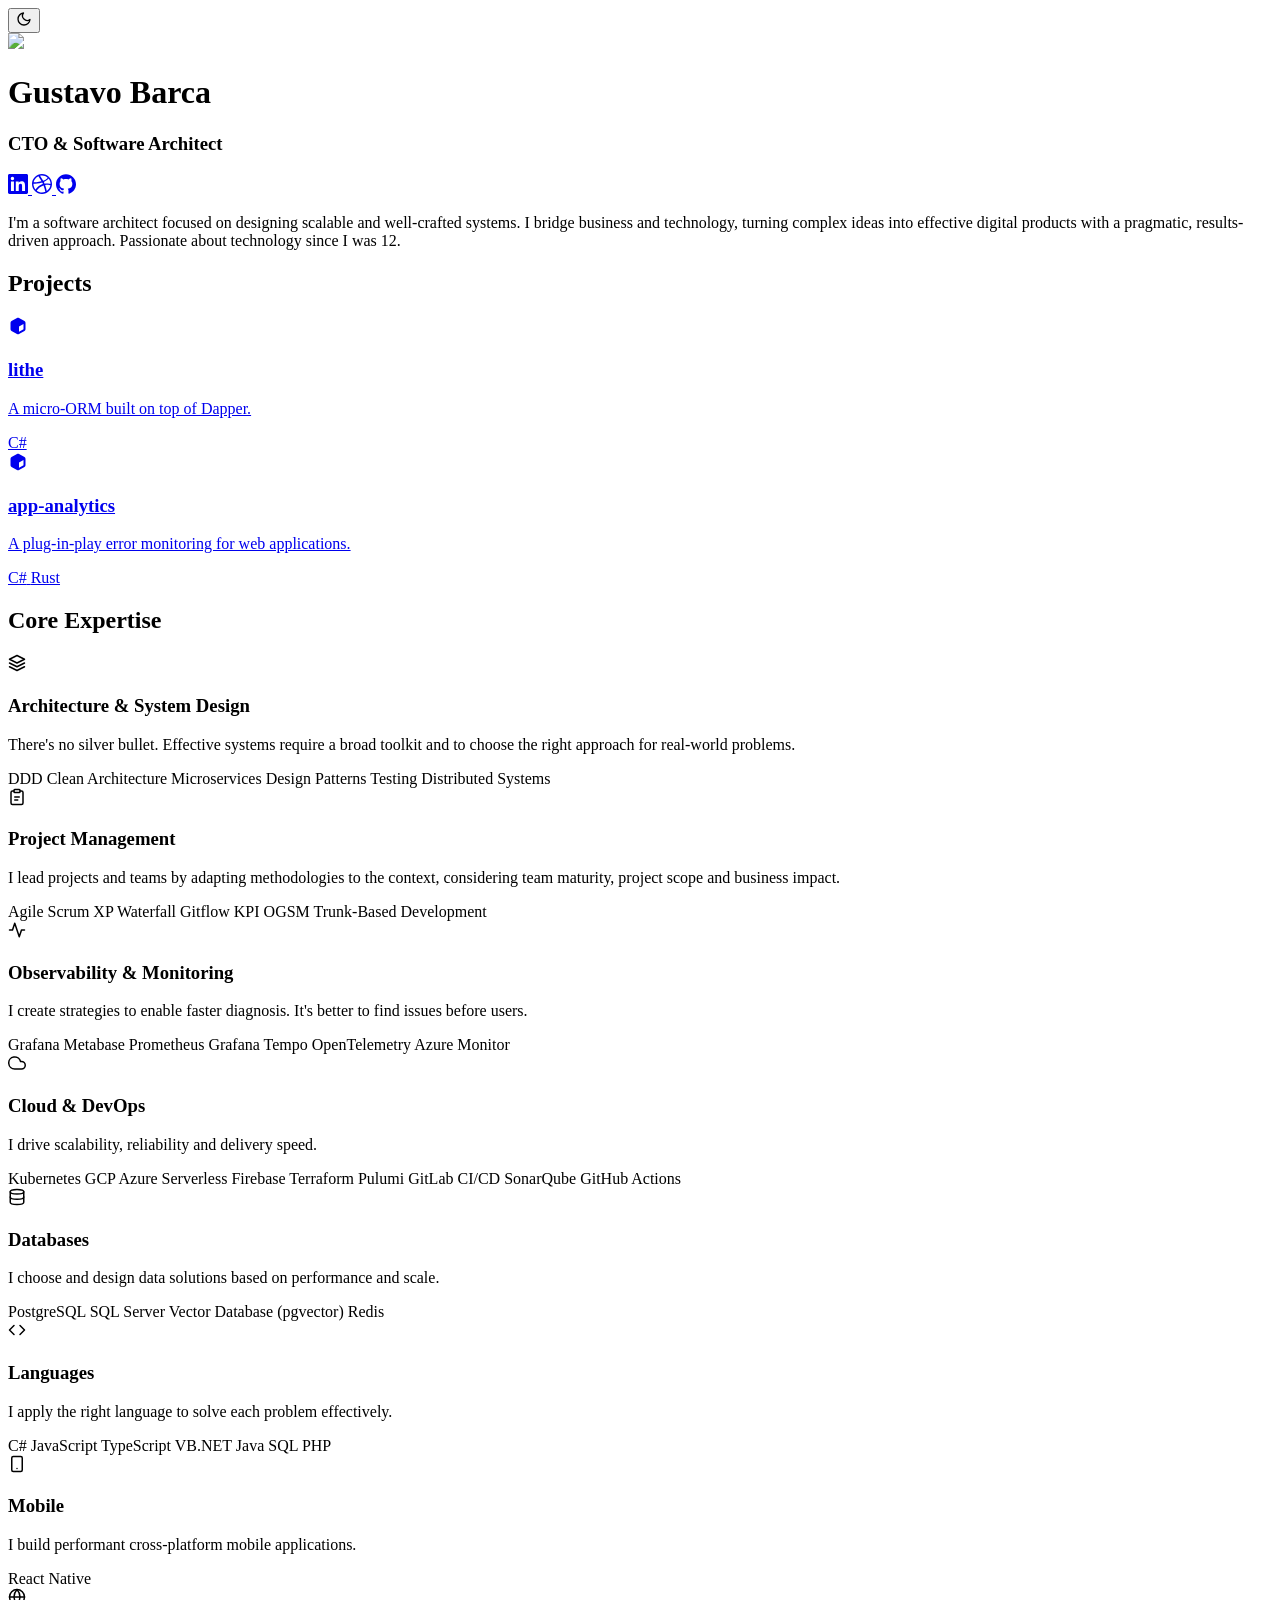
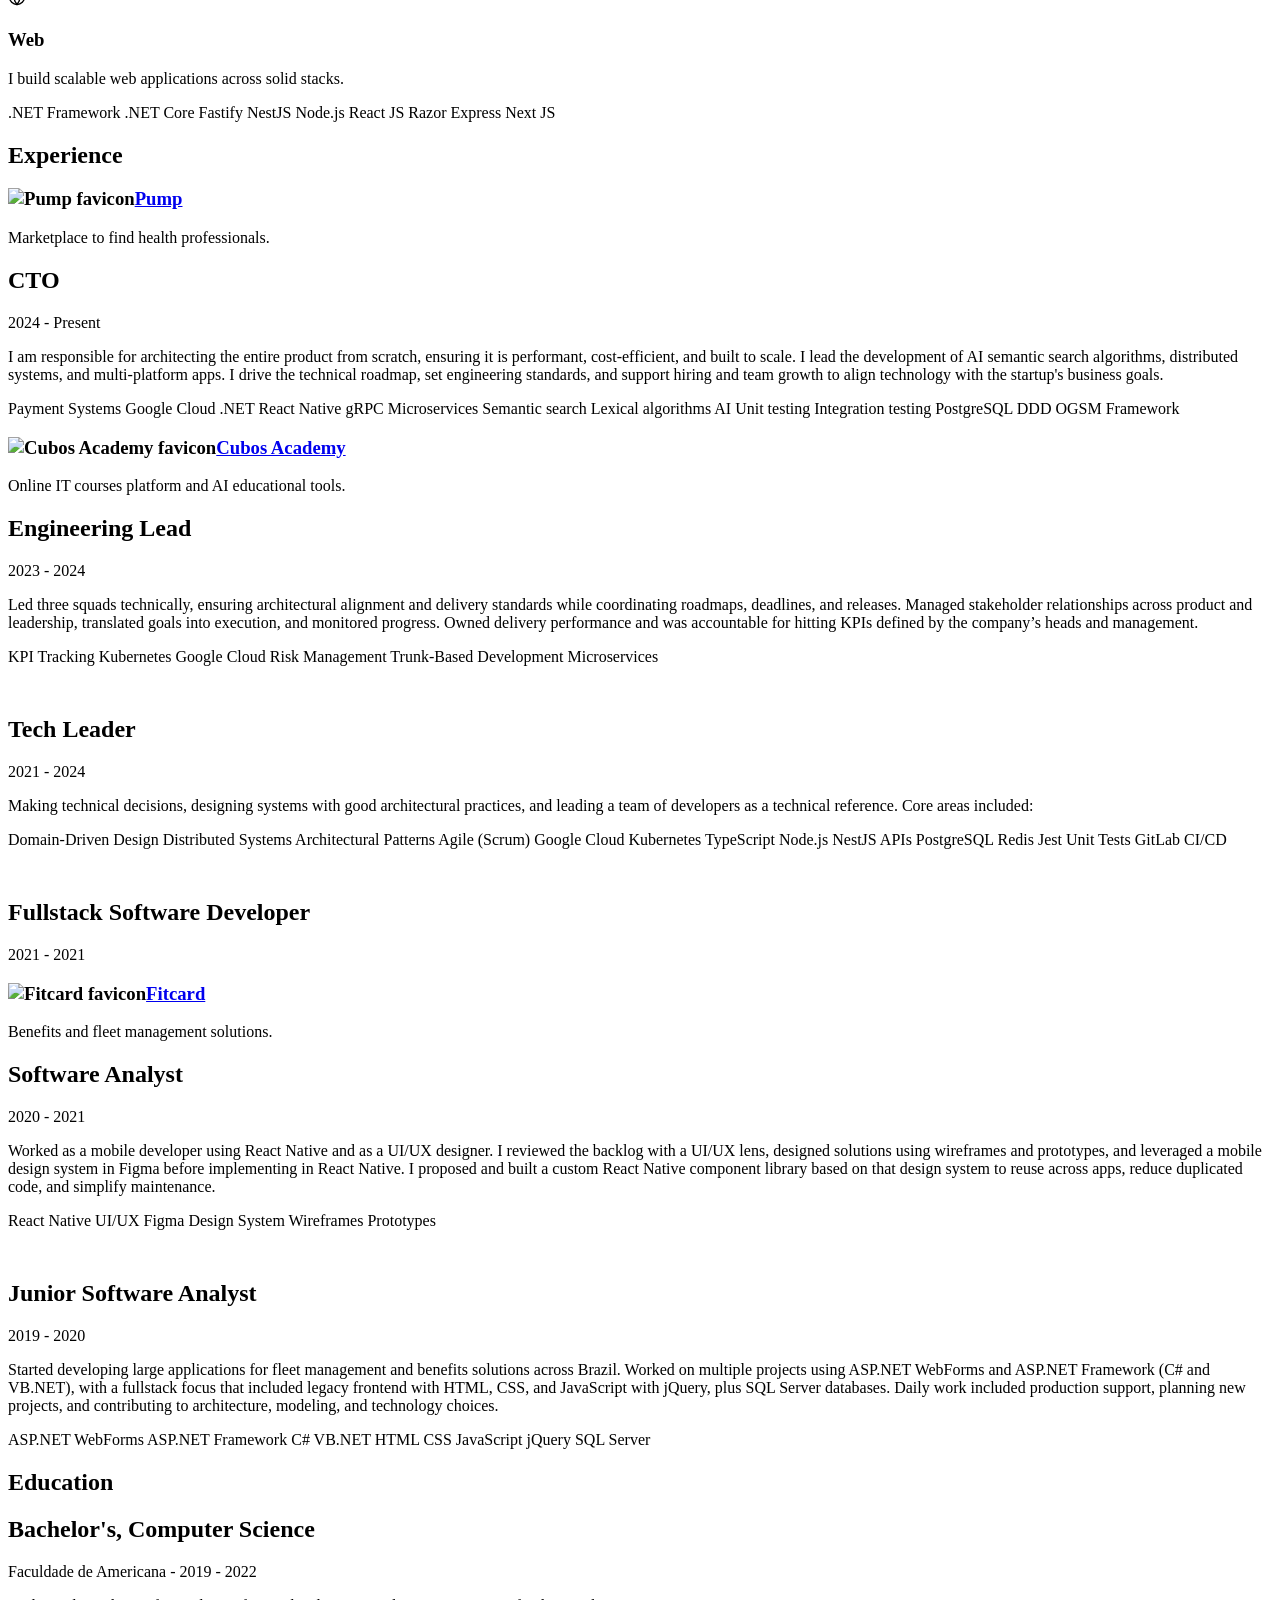
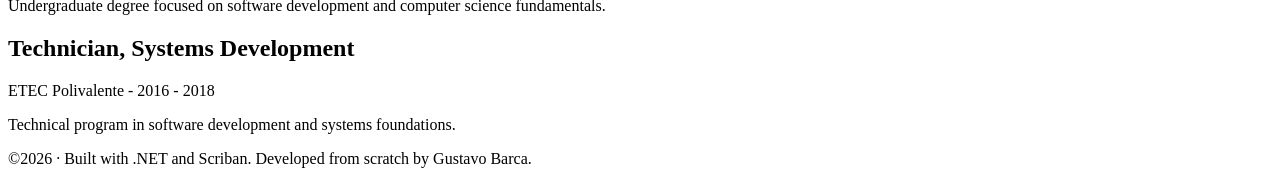
==== commit baea40be: "feat: implement dark mode" ====
--- a/Pages/home.html
+++ b/Pages/home.html
@@ -4,11 +4,47 @@
 <head>
     <meta charset="UTF-8">
     <meta name="viewport" content="width=device-width, initial-scale=1.0">
-    <title>Document</title>
+    <title>Gustavo Barca | CTO & Software Architect</title>
     <link href="/css/main.css" rel="stylesheet">
 </head>
 
 <body>
+    <button id="theme-toggle" aria-label="Toggle dark mode">
+        <svg id="icon-moon" width="16" height="16" viewBox="0 0 24 24" fill="none" stroke="currentColor" stroke-width="2" stroke-linecap="round" stroke-linejoin="round">
+            <path d="M21 12.79A9 9 0 1 1 11.21 3 7 7 0 0 0 21 12.79z"/>
+        </svg>
+        <svg id="icon-sun" width="16" height="16" viewBox="0 0 24 24" fill="none" stroke="currentColor" stroke-width="2" stroke-linecap="round" stroke-linejoin="round" style="display:none">
+            <circle cx="12" cy="12" r="5"/>
+            <line x1="12" y1="1" x2="12" y2="3"/><line x1="12" y1="21" x2="12" y2="23"/>
+            <line x1="4.22" y1="4.22" x2="5.64" y2="5.64"/><line x1="18.36" y1="18.36" x2="19.78" y2="19.78"/>
+            <line x1="1" y1="12" x2="3" y2="12"/><line x1="21" y1="12" x2="23" y2="12"/>
+            <line x1="4.22" y1="19.78" x2="5.64" y2="18.36"/><line x1="18.36" y1="5.64" x2="19.78" y2="4.22"/>
+        </svg>
+    </button>
+
+    <script>
+        (function () {
+            const html = document.documentElement;
+            const stored = localStorage.getItem('theme');
+            if (stored === 'dark') html.setAttribute('data-theme', 'dark');
+
+            function applyIcons(isDark) {
+                document.getElementById('icon-moon').style.display = isDark ? 'none' : '';
+                document.getElementById('icon-sun').style.display = isDark ? '' : 'none';
+            }
+
+            document.addEventListener('DOMContentLoaded', function () {
+                applyIcons(html.getAttribute('data-theme') === 'dark');
+                document.getElementById('theme-toggle').addEventListener('click', function () {
+                    const isDark = html.getAttribute('data-theme') === 'dark';
+                    html.setAttribute('data-theme', isDark ? 'light' : 'dark');
+                    localStorage.setItem('theme', isDark ? 'light' : 'dark');
+                    applyIcons(!isDark);
+                });
+            });
+        })();
+    </script>
+
     <main>
         <header>
             <img src="/images/profile.jpg" />
@@ -37,10 +73,10 @@
             <h1>Projects</h1>
             <div id="projects">
                 <a class="project" href="https://github.com/gustavobarca/lithe">
-                    <svg xmlns="http://www.w3.org/2000/svg" width="20" height="20" viewBox="0 0 20 20" fill="none">
+                    <svg xmlns="http://www.w3.org/2000/svg" width="20" height="20" viewBox="0 0 20 20" fill="currentColor">
                         <path
                             d="M9.00937 1.92197C9.62812 1.56572 10.3906 1.56572 11.0094 1.92197L16.5063 5.09385C17.125 5.4501 17.5063 6.1126 17.5063 6.8251V13.1688C17.5063 13.8845 17.125 14.5438 16.5063 14.9001L11.0094 18.0782C10.7052 18.2533 10.3603 18.3454 10.0094 18.3454C9.6584 18.3454 9.31358 18.2533 9.00937 18.0782L3.51562 14.9063C2.89688 14.5501 2.51562 13.8876 2.51562 13.1751V6.83135C2.51562 6.11572 2.89688 5.45635 3.51562 5.1001L9.00937 1.92197ZM15.5031 13.172V7.98135L11.0094 10.5751V15.7657L15.5031 13.172Z"
-                            fill="black" />
+                            fill="currentColor" />
                     </svg>
                     <div class="projects-content">
                         <h3>lithe</h3>
@@ -51,14 +87,14 @@
                     </div>
                 </a>
                 <a class="project" href="https://github.com/gustavobarca/app-analytics">
-                    <svg xmlns="http://www.w3.org/2000/svg" width="20" height="20" viewBox="0 0 20 20" fill="none">
+                    <svg xmlns="http://www.w3.org/2000/svg" width="20" height="20" viewBox="0 0 20 20" fill="currentColor">
                         <path
                             d="M9.00937 1.92197C9.62812 1.56572 10.3906 1.56572 11.0094 1.92197L16.5063 5.09385C17.125 5.4501 17.5063 6.1126 17.5063 6.8251V13.1688C17.5063 13.8845 17.125 14.5438 16.5063 14.9001L11.0094 18.0782C10.7052 18.2533 10.3603 18.3454 10.0094 18.3454C9.6584 18.3454 9.31358 18.2533 9.00937 18.0782L3.51562 14.9063C2.89688 14.5501 2.51562 13.8876 2.51562 13.1751V6.83135C2.51562 6.11572 2.89688 5.45635 3.51562 5.1001L9.00937 1.92197ZM15.5031 13.172V7.98135L11.0094 10.5751V15.7657L15.5031 13.172Z"
-                            fill="black" />
+                            fill="currentColor" />
                     </svg>
                     <div class="projects-content">
                         <h3>app-analytics</h3>
-                        <p>A plug-in-play error monitoring for dotnet applications.</p>
+                        <p>A plug-in-play error monitoring for web applications.</p>
                         <div class="skills">
                             <span class="skill">C#</span>
                             <span class="skill">Rust</span>
@@ -85,10 +121,9 @@
                         <span class="skill">DDD</span>
                         <span class="skill">Clean Architecture</span>
                         <span class="skill">Microservices</span>
+                        <span class="skill">Design Patterns</span>
+                        <span class="skill">Testing</span>
                         <span class="skill">Distributed Systems</span>
-                        <span class="skill">Design Patterns</span>
-                        <span class="skill">Feature Flags</span>
-                        <span class="skill">Test Pyramid</span>
                     </div>
                 </article>
 
@@ -106,13 +141,12 @@
                     <div class="skills">
                         <span class="skill">Agile</span>
                         <span class="skill">Scrum</span>
-                        <span class="skill">Extreme Programming (XP)</span>
-                        <span class="skill">Kanban</span>
+                        <span class="skill">XP</span>
                         <span class="skill">Waterfall</span>
+                        <span class="skill">Gitflow</span>
+                        <span class="skill">KPI</span>
+                        <span class="skill">OGSM</span>
                         <span class="skill">Trunk-Based Development</span>
-                        <span class="skill">Gitflow</span>
-                        <span class="skill">KPIs</span>
-                        <span class="skill">OGSM</span>
                     </div>
                 </article>
 
@@ -400,7 +434,7 @@
     </main>
 
     <footer>
-        <p>©2026 · Built with .NET and Scriban. Developed from sratch by Gustavo Barca.</p>
+        <p>©2026 · Built with .NET and Scriban. Developed from scratch by Gustavo Barca.</p>
     </footer>
 </body>
 
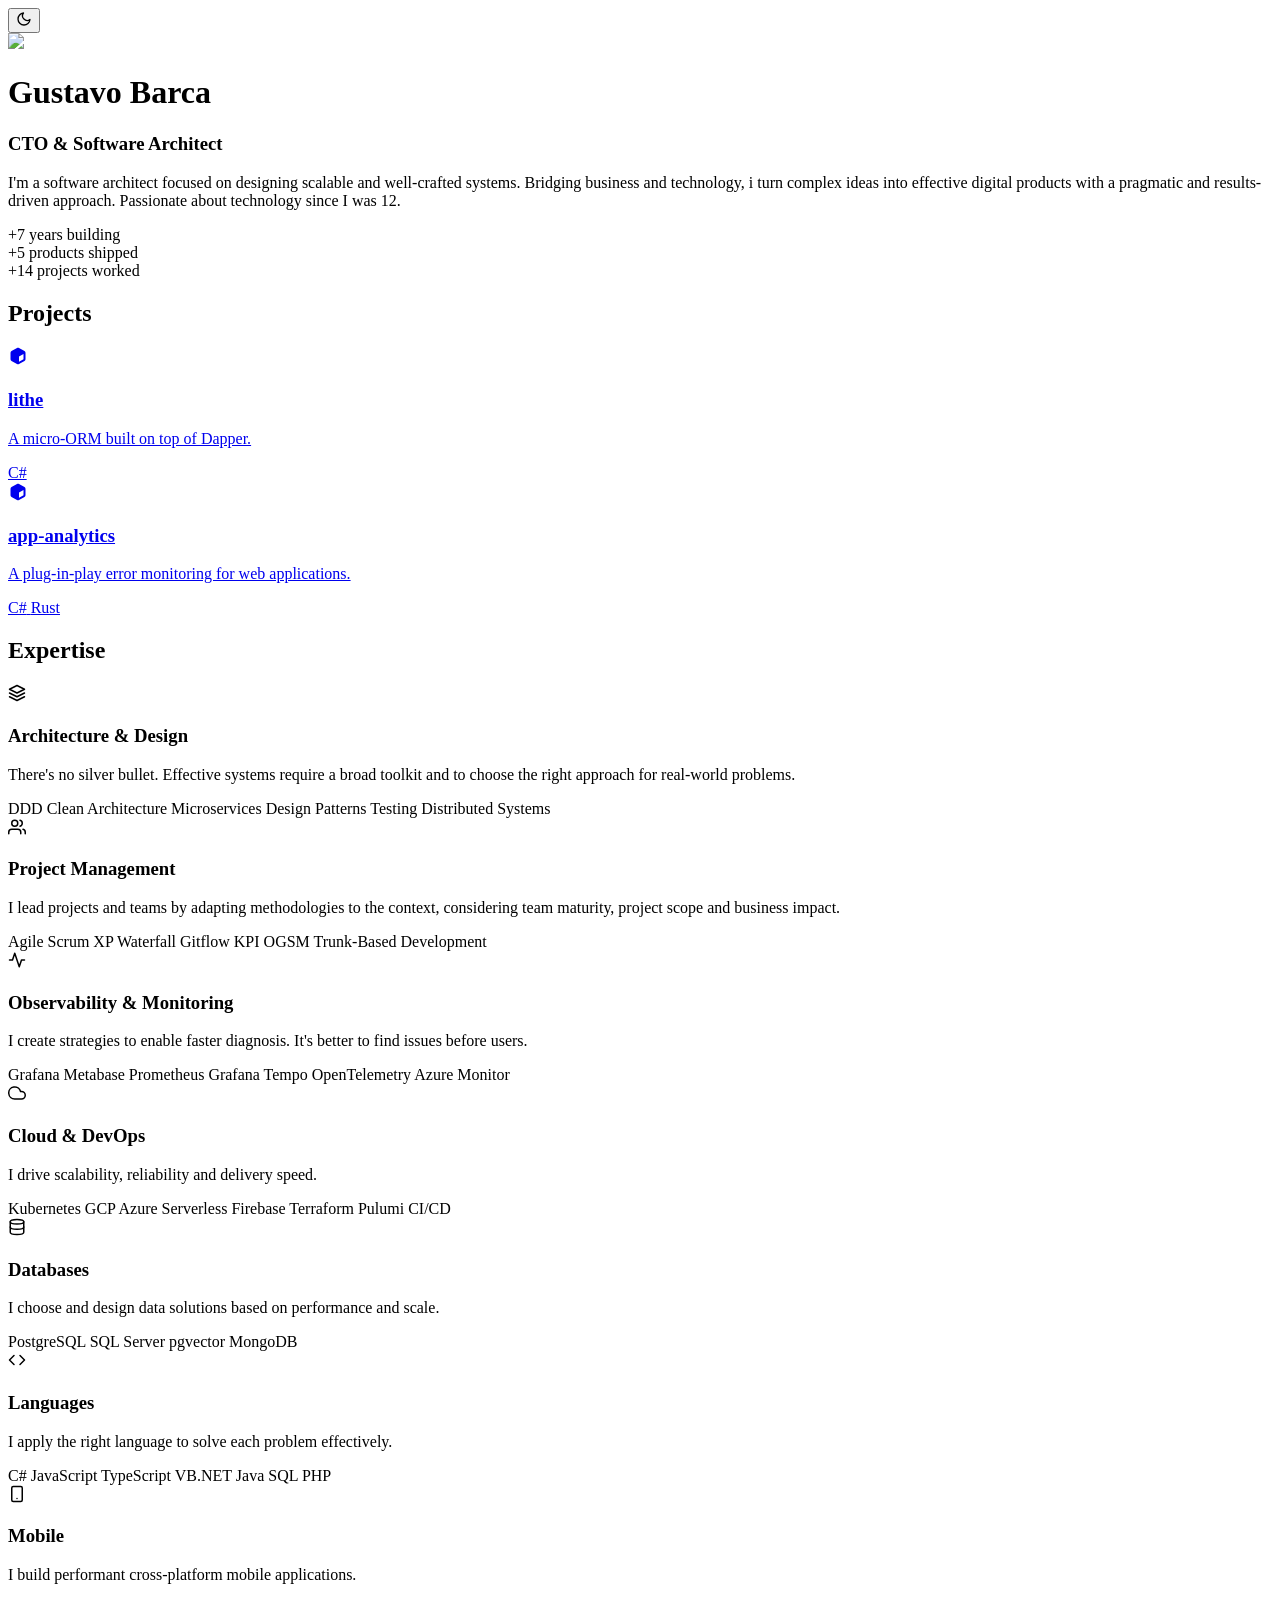
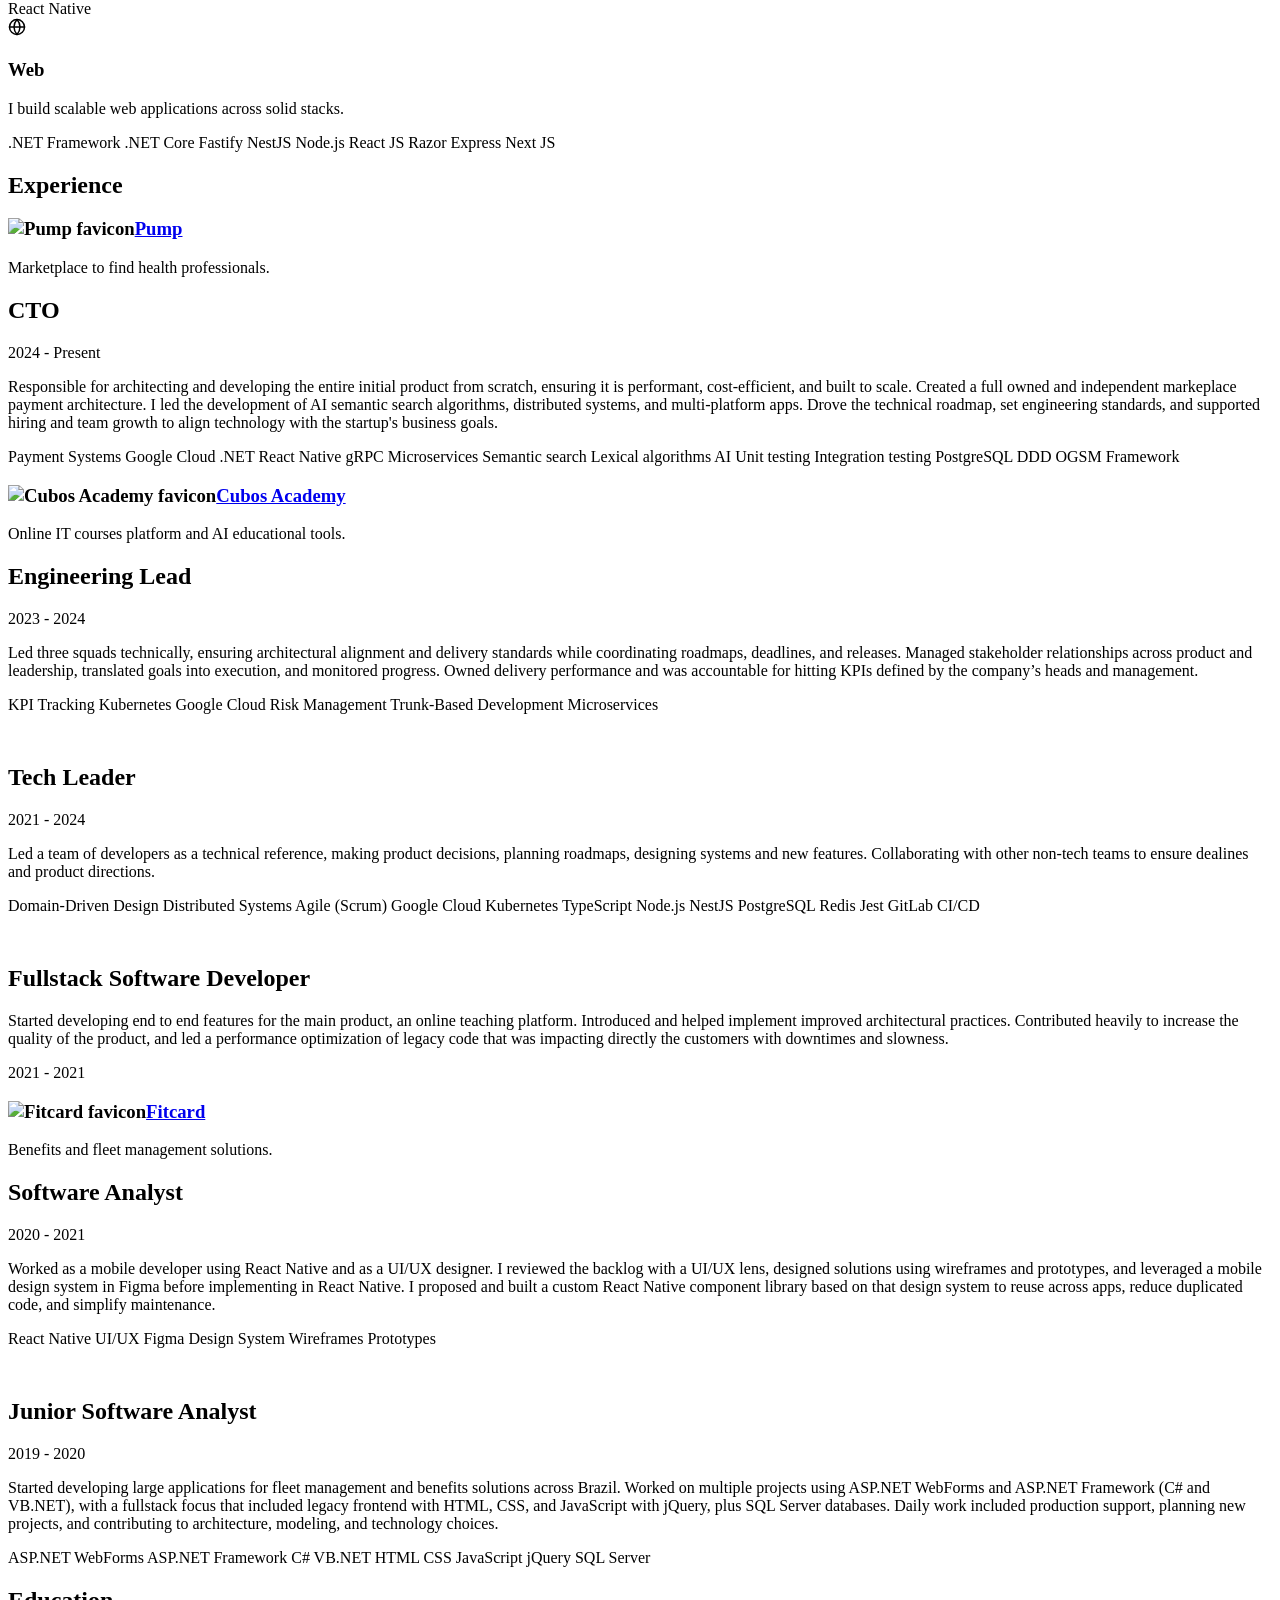
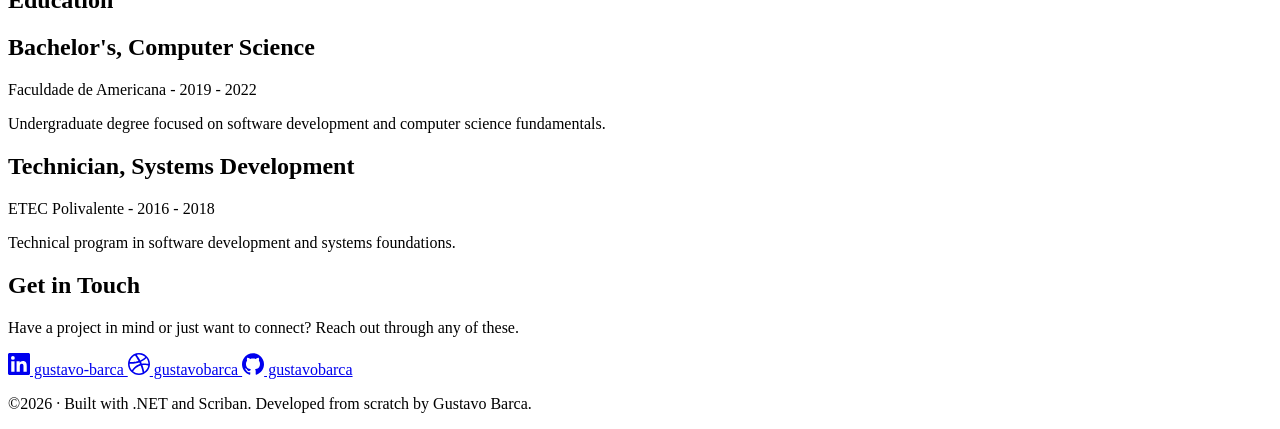
==== commit 59db86ae: "feat: boost design and informations" ====
--- a/Pages/home.html
+++ b/Pages/home.html
@@ -50,26 +50,24 @@
             <img src="/images/profile.jpg" />
             <h1>Gustavo Barca</h1>
             <h3>CTO & Software Architect</h3>
-            <div>
-                <a class="icon-btn" href="https://www.linkedin.com/in/gustavo-barca/" aria-label="LinkedIn" data-username="gustavo-barca" target="_blank">
-                    <svg xmlns="http://www.w3.org/2000/svg" width="20" height="20" viewBox="0 0 24 24" fill="currentColor">
-                        <path d="M20.447 20.452h-3.554v-5.569c0-1.328-.027-3.037-1.852-3.037-1.853 0-2.136 1.445-2.136 2.939v5.667H9.351V9h3.414v1.561h.046c.477-.9 1.637-1.85 3.37-1.85 3.601 0 4.267 2.37 4.267 5.455v6.286zM5.337 7.433a2.062 2.062 0 0 1-2.063-2.065 2.064 2.064 0 1 1 2.063 2.065zm1.782 13.019H3.555V9h3.564v11.452zM22.225 0H1.771C.792 0 0 .774 0 1.729v20.542C0 23.227.792 24 1.771 24h20.451C23.2 24 24 23.227 24 22.271V1.729C24 .774 23.2 0 22.222 0h.003z"/>
-                    </svg>
-                </a>
-                <a class="icon-btn" href="https://dribbble.com/GuBarca" aria-label="Dribbble" data-username="GuBarca" target="_blank">
-                    <svg xmlns="http://www.w3.org/2000/svg" width="20" height="20" viewBox="0 0 24 24" fill="currentColor">
-                        <path d="M12 24C5.385 24 0 18.615 0 12S5.385 0 12 0s12 5.385 12 12-5.385 12-12 12zm10.12-10.358c-.35-.11-3.17-.953-6.384-.438 1.34 3.684 1.887 6.684 1.992 7.308 2.3-1.555 3.936-4.02 4.395-6.87zm-6.115 7.808c-.153-.9-.75-4.032-2.19-7.77l-.066.02c-5.79 2.015-7.86 6.017-8.04 6.37 1.73 1.35 3.92 2.166 6.29 2.166 1.42 0 2.77-.29 4-.816zm-11.62-2.58c.232-.4 3.045-5.055 8.332-6.765.135-.045.27-.084.405-.12-.26-.585-.54-1.167-.832-1.74C7.17 11.775 2.206 11.71 1.756 11.7l-.004.312c0 2.633.998 5.037 2.634 6.855zm-2.42-8.955c.46.008 4.683.026 9.477-1.248-1.698-3.018-3.53-5.558-3.8-5.928-2.868 1.35-5.01 3.99-5.676 7.18zM9.6 2.052c.282.38 2.145 2.914 3.822 6 3.645-1.365 5.19-3.44 5.373-3.702-1.81-1.61-4.19-2.586-6.795-2.586-.825 0-1.63.1-2.4.285zm10.335 3.483c-.218.29-1.935 2.493-5.724 4.04.24.49.47.985.68 1.486.08.18.15.36.22.53 3.41-.43 6.8.26 7.14.33-.02-2.42-.88-4.64-2.31-6.387z"/>
-                    </svg>
-                </a>
-                <a class="icon-btn" href="https://github.com/gustavobarca" aria-label="GitHub" data-username="gustavobarca" target="_blank">
-                    <svg xmlns="http://www.w3.org/2000/svg" width="20" height="20" viewBox="0 0 24 24" fill="currentColor">
-                        <path d="M12 .297c-6.63 0-12 5.373-12 12 0 5.303 3.438 9.8 8.205 11.385.6.113.82-.258.82-.577 0-.285-.01-1.04-.015-2.04-3.338.724-4.042-1.61-4.042-1.61C4.422 18.07 3.633 17.7 3.633 17.7c-1.087-.744.084-.729.084-.729 1.205.084 1.838 1.236 1.838 1.236 1.07 1.835 2.809 1.305 3.495.998.108-.776.417-1.305.76-1.605-2.665-.3-5.466-1.332-5.466-5.93 0-1.31.465-2.38 1.235-3.22-.135-.303-.54-1.523.105-3.176 0 0 1.005-.322 3.3 1.23.96-.267 1.98-.399 3-.405 1.02.006 2.04.138 3 .405 2.28-1.552 3.285-1.23 3.285-1.23.645 1.653.24 2.873.12 3.176.765.84 1.23 1.91 1.23 3.22 0 4.61-2.805 5.625-5.475 5.92.42.36.81 1.096.81 2.22 0 1.606-.015 2.896-.015 3.286 0 .315.21.69.825.57C20.565 22.092 24 17.592 24 12.297c0-6.627-5.373-12-12-12"/>
-                    </svg>
-                </a>
-            </div>
-            <p>I'm a software architect focused on designing scalable and well-crafted systems. I bridge business and technology, turning complex ideas into effective digital products with a pragmatic, results-driven approach. Passionate about technology since I was 12.</p>
+            <p>I'm a software architect focused on designing scalable and well-crafted systems. Bridging business and technology, i turn complex ideas into effective digital products with a pragmatic and results-driven approach. Passionate about technology since I was 12.</p>
+            <div class="stats">
+                <div class="stat">
+                    <span class="stat-number">+7</span>
+                    <span class="stat-label">years building</span>
+                </div>
+                <div class="stat">
+                    <span class="stat-number">+5</span>
+                    <span class="stat-label">products shipped</span>
+                </div>
+                <div class="stat">
+                    <span class="stat-number">+14</span>
+                    <span class="stat-label">projects worked</span>
+                </div>
+            </div>
         </header>
-        <section>
+        
+          <section>
             <h1>Projects</h1>
             <div id="projects">
                 <a class="project" href="https://github.com/gustavobarca/lithe">
@@ -104,8 +102,9 @@
             </div>
         </section>
 
+
         <section>
-            <h1>Core Expertise</h1>
+            <h1>Expertise</h1>
             <div class="expertise-grid">
                 <article class="expertise-card">
                     <div class="expertise-card-title">
@@ -114,7 +113,7 @@
                             <polyline points="2 17 12 22 22 17"/>
                             <polyline points="2 12 12 17 22 12"/>
                         </svg>
-                        <h3>Architecture &amp; System Design</h3>
+                        <h3>Architecture &amp; Design</h3>
                     </div>
                     <p>There's no silver bullet. Effective systems require a broad toolkit and to choose the right approach for real-world problems.</p>
                     <div class="skills">
@@ -130,10 +129,10 @@
                 <article class="expertise-card">
                     <div class="expertise-card-title">
                         <svg width="18" height="18" viewBox="0 0 24 24" fill="none" stroke="currentColor" stroke-width="2" stroke-linecap="round" stroke-linejoin="round">
-                            <path d="M16 4h2a2 2 0 0 1 2 2v14a2 2 0 0 1-2 2H6a2 2 0 0 1-2-2V6a2 2 0 0 1 2-2h2"/>
-                            <rect x="8" y="2" width="8" height="4" rx="1" ry="1"/>
-                            <line x1="9" y1="12" x2="15" y2="12"/>
-                            <line x1="9" y1="16" x2="13" y2="16"/>
+                            <path d="M17 21v-2a4 4 0 0 0-4-4H5a4 4 0 0 0-4 4v2"/>
+                            <circle cx="9" cy="7" r="4"/>
+                            <path d="M23 21v-2a4 4 0 0 0-3-3.87"/>
+                            <path d="M16 3.13a4 4 0 0 1 0 7.75"/>
                         </svg>
                         <h3>Project Management</h3>
                     </div>
@@ -184,9 +183,7 @@
                         <span class="skill">Firebase</span>
                         <span class="skill">Terraform</span>
                         <span class="skill">Pulumi</span>
-                        <span class="skill">GitLab CI/CD</span>
-                        <span class="skill">SonarQube</span>
-                        <span class="skill">GitHub Actions</span>
+                        <span class="skill">CI/CD</span>
                     </div>
                 </article>
 
@@ -203,8 +200,8 @@
                     <div class="skills">
                         <span class="skill">PostgreSQL</span>
                         <span class="skill">SQL Server</span>
-                        <span class="skill">Vector Database (pgvector)</span>
-                        <span class="skill">Redis</span>
+                        <span class="skill">pgvector</span>
+                        <span class="skill">MongoDB</span>
                     </div>
                 </article>
 
@@ -267,6 +264,7 @@
             </div>
         </section>
 
+      
         <section>
             <h1>Experience</h1>
 
@@ -281,10 +279,10 @@
                             <div class="position">
                                 <h2>CTO</h2>
                                 <p class="period">2024 - Present</p>
-                                <p class="description">I am responsible for architecting the entire product from scratch,
-                                    ensuring it is performant, cost-efficient, and built to scale. I lead the development of
-                                    AI semantic search algorithms, distributed systems, and multi-platform apps. I drive the
-                                    technical roadmap, set engineering standards, and support hiring and team growth to align
+                                <p class="description">Responsible for architecting and developing the entire initial product from scratch,
+                                    ensuring it is performant, cost-efficient, and built to scale. Created a full owned and independent markeplace payment architecture. I led the development of
+                                    AI semantic search algorithms, distributed systems, and multi-platform apps. Drove the
+                                    technical roadmap, set engineering standards, and supported hiring and team growth to align
                                     technology with the startup's business goals.</p>
                                 <div class="skills">
                                     <span class="skill">Payment Systems</span>
@@ -335,27 +333,29 @@
                             <div class="position" style="margin-top: 50px;">
                                 <h2>Tech Leader</h2>
                                 <p class="period">2021 - 2024</p>
-                                <p class="description">Making technical decisions, designing systems with good architectural
-                                    practices, and leading a team of developers as a technical reference. Core areas included:</p>
+                                <p class="description">Led a team of developers as a technical reference, making product decisions, planning roadmaps, designing systems and new features. Collaborating with other non-tech teams to ensure dealines and product directions.</p>
                                 <div class="skills">
                                     <span class="skill">Domain-Driven Design</span>
                                     <span class="skill">Distributed Systems</span>
-                                    <span class="skill">Architectural Patterns</span>
                                     <span class="skill">Agile (Scrum)</span>
                                     <span class="skill">Google Cloud</span>
                                     <span class="skill">Kubernetes</span>
                                     <span class="skill">TypeScript</span>
                                     <span class="skill">Node.js</span>
-                                    <span class="skill">NestJS APIs</span>
+                                    <span class="skill">NestJS</span>
                                     <span class="skill">PostgreSQL</span>
                                     <span class="skill">Redis</span>
-                                    <span class="skill">Jest Unit Tests</span>
+                                    <span class="skill">Jest</span>
                                     <span class="skill">GitLab CI/CD</span>
                                 </div>
                             </div>
             
                             <div class="position" style="margin-top: 50px;">
                                 <h2>Fullstack Software Developer</h2>
+                                  <p class="description">Started developing end to end features for the main product,
+                                    an online teaching platform. Introduced and helped implement improved architectural practices. Contributed heavily to increase the quality of the product, and led a performance optimization of legacy code that was
+                                    impacting directly the customers with downtimes and slowness.
+                                </p>
                                 <p class="period">2021 - 2021</p>
                             </div>
                         </div>
@@ -431,6 +431,31 @@
                 </article>
             </div>
         </section>
+
+        <section id="contact">
+            <h1>Get in Touch</h1>
+            <p class="contact-tagline">Have a project in mind or just want to connect? Reach out through any of these.</p>
+            <div class="contact-links">
+                <a class="contact-link" href="https://www.linkedin.com/in/gustavo-barca/" aria-label="LinkedIn" data-username="gustavo-barca" target="_blank">
+                    <svg xmlns="http://www.w3.org/2000/svg" width="22" height="22" viewBox="0 0 24 24" fill="currentColor">
+                        <path d="M20.447 20.452h-3.554v-5.569c0-1.328-.027-3.037-1.852-3.037-1.853 0-2.136 1.445-2.136 2.939v5.667H9.351V9h3.414v1.561h.046c.477-.9 1.637-1.85 3.37-1.85 3.601 0 4.267 2.37 4.267 5.455v6.286zM5.337 7.433a2.062 2.062 0 0 1-2.063-2.065 2.064 2.064 0 1 1 2.063 2.065zm1.782 13.019H3.555V9h3.564v11.452zM22.225 0H1.771C.792 0 0 .774 0 1.729v20.542C0 23.227.792 24 1.771 24h20.451C23.2 24 24 23.227 24 22.271V1.729C24 .774 23.2 0 22.222 0h.003z"/>
+                    </svg>
+                    gustavo-barca
+                </a>
+                <a class="contact-link" href="https://dribbble.com/gustavobarca" aria-label="Dribbble" data-username="GuBarca" target="_blank">
+                    <svg xmlns="http://www.w3.org/2000/svg" width="22" height="22" viewBox="0 0 24 24" fill="currentColor">
+                        <path d="M12 24C5.385 24 0 18.615 0 12S5.385 0 12 0s12 5.385 12 12-5.385 12-12 12zm10.12-10.358c-.35-.11-3.17-.953-6.384-.438 1.34 3.684 1.887 6.684 1.992 7.308 2.3-1.555 3.936-4.02 4.395-6.87zm-6.115 7.808c-.153-.9-.75-4.032-2.19-7.77l-.066.02c-5.79 2.015-7.86 6.017-8.04 6.37 1.73 1.35 3.92 2.166 6.29 2.166 1.42 0 2.77-.29 4-.816zm-11.62-2.58c.232-.4 3.045-5.055 8.332-6.765.135-.045.27-.084.405-.12-.26-.585-.54-1.167-.832-1.74C7.17 11.775 2.206 11.71 1.756 11.7l-.004.312c0 2.633.998 5.037 2.634 6.855zm-2.42-8.955c.46.008 4.683.026 9.477-1.248-1.698-3.018-3.53-5.558-3.8-5.928-2.868 1.35-5.01 3.99-5.676 7.18zM9.6 2.052c.282.38 2.145 2.914 3.822 6 3.645-1.365 5.19-3.44 5.373-3.702-1.81-1.61-4.19-2.586-6.795-2.586-.825 0-1.63.1-2.4.285zm10.335 3.483c-.218.29-1.935 2.493-5.724 4.04.24.49.47.985.68 1.486.08.18.15.36.22.53 3.41-.43 6.8.26 7.14.33-.02-2.42-.88-4.64-2.31-6.387z"/>
+                    </svg>
+                    gustavobarca
+                </a>
+                <a class="contact-link" href="https://github.com/gustavobarca" aria-label="GitHub" data-username="gustavobarca" target="_blank">
+                    <svg xmlns="http://www.w3.org/2000/svg" width="22" height="22" viewBox="0 0 24 24" fill="currentColor">
+                        <path d="M12 .297c-6.63 0-12 5.373-12 12 0 5.303 3.438 9.8 8.205 11.385.6.113.82-.258.82-.577 0-.285-.01-1.04-.015-2.04-3.338.724-4.042-1.61-4.042-1.61C4.422 18.07 3.633 17.7 3.633 17.7c-1.087-.744.084-.729.084-.729 1.205.084 1.838 1.236 1.838 1.236 1.07 1.835 2.809 1.305 3.495.998.108-.776.417-1.305.76-1.605-2.665-.3-5.466-1.332-5.466-5.93 0-1.31.465-2.38 1.235-3.22-.135-.303-.54-1.523.105-3.176 0 0 1.005-.322 3.3 1.23.96-.267 1.98-.399 3-.405 1.02.006 2.04.138 3 .405 2.28-1.552 3.285-1.23 3.285-1.23.645 1.653.24 2.873.12 3.176.765.84 1.23 1.91 1.23 3.22 0 4.61-2.805 5.625-5.475 5.92.42.36.81 1.096.81 2.22 0 1.606-.015 2.896-.015 3.286 0 .315.21.69.825.57C20.565 22.092 24 17.592 24 12.297c0-6.627-5.373-12-12-12"/>
+                    </svg>
+                    gustavobarca
+                </a>
+            </div>
+        </section>
     </main>
 
     <footer>
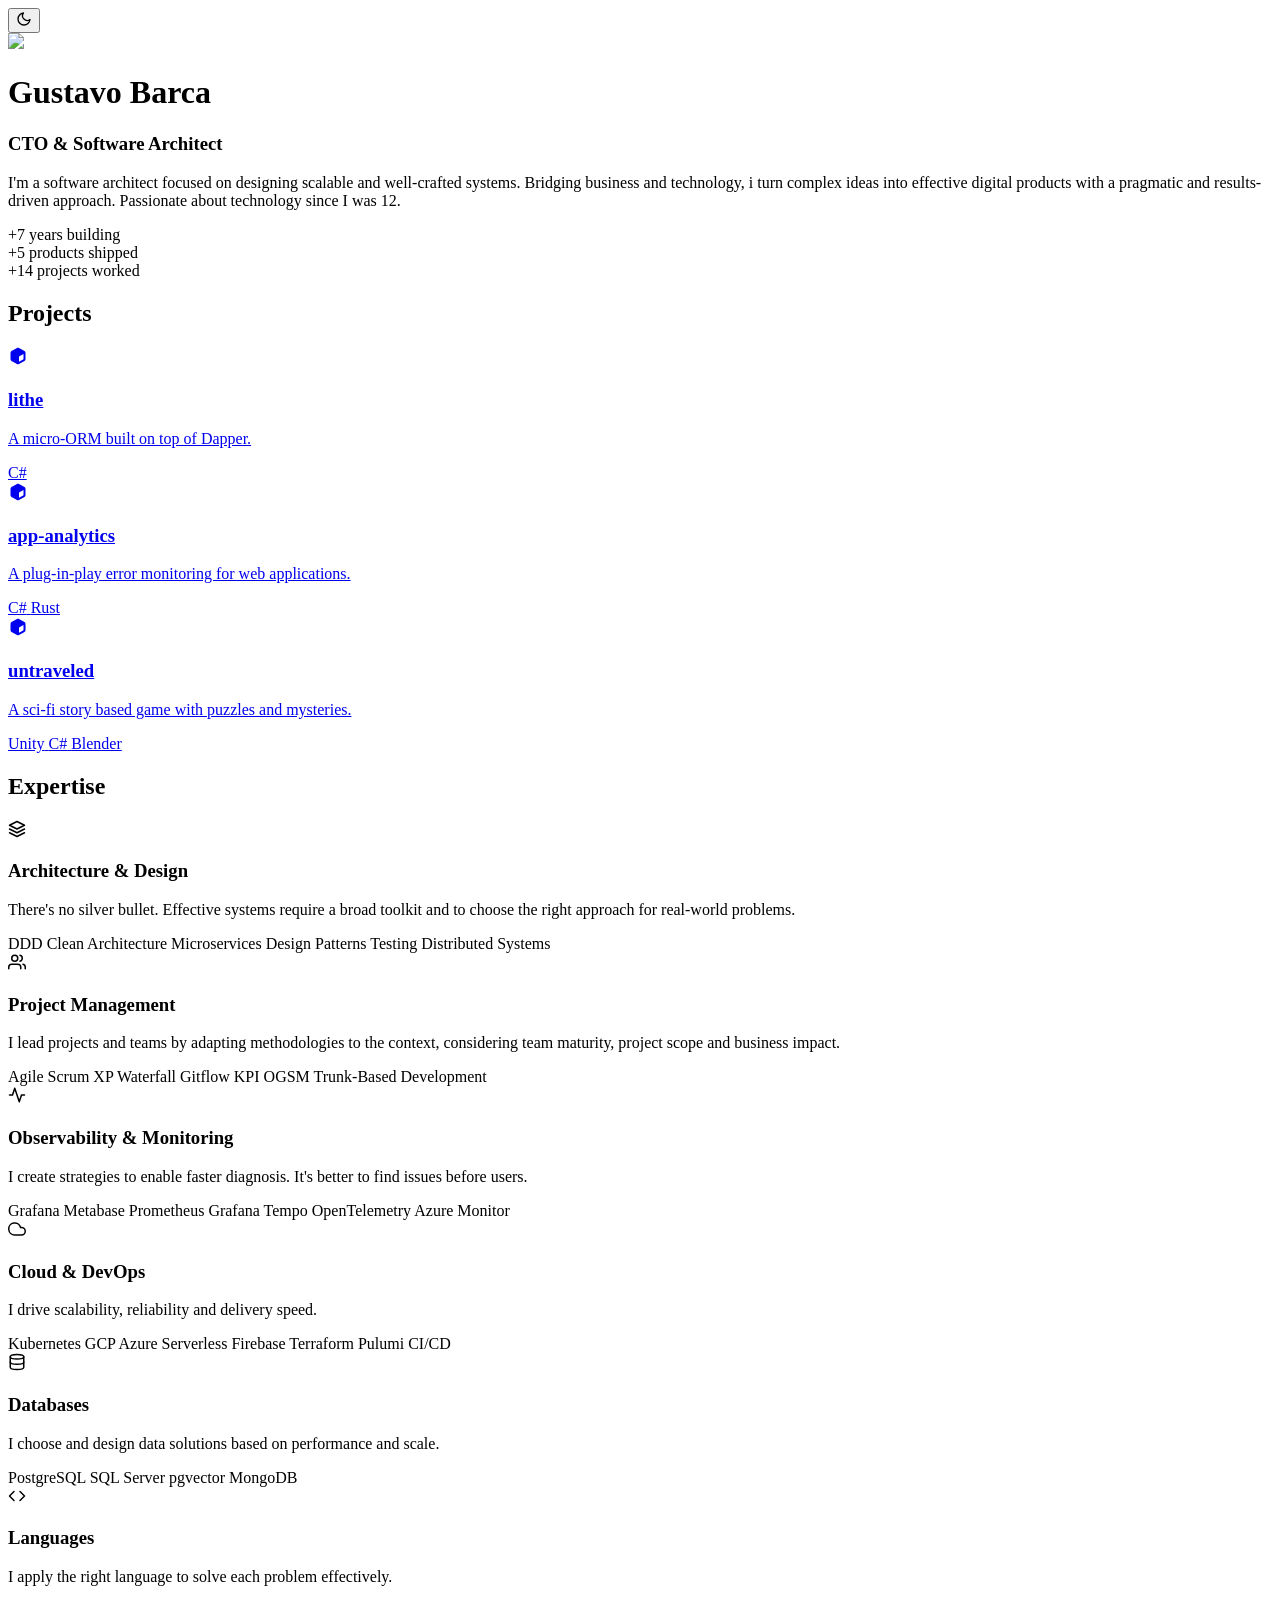
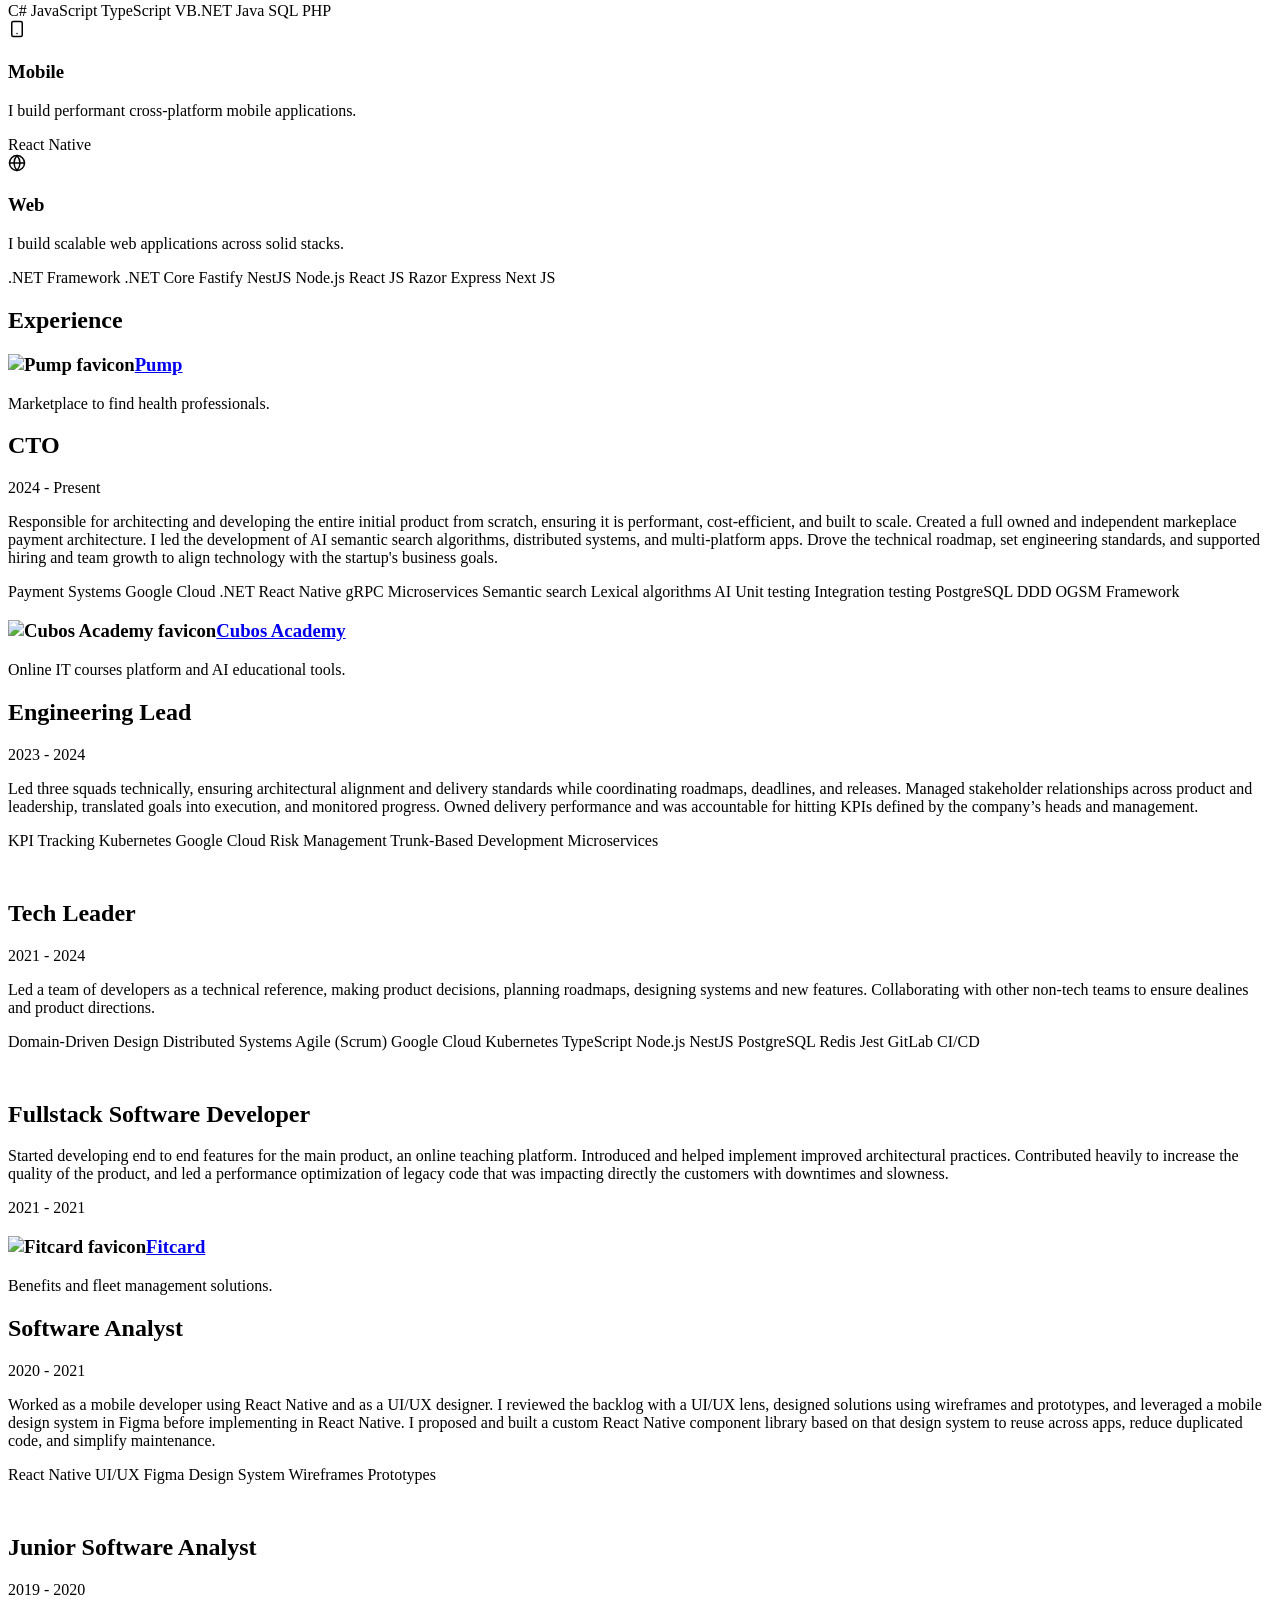
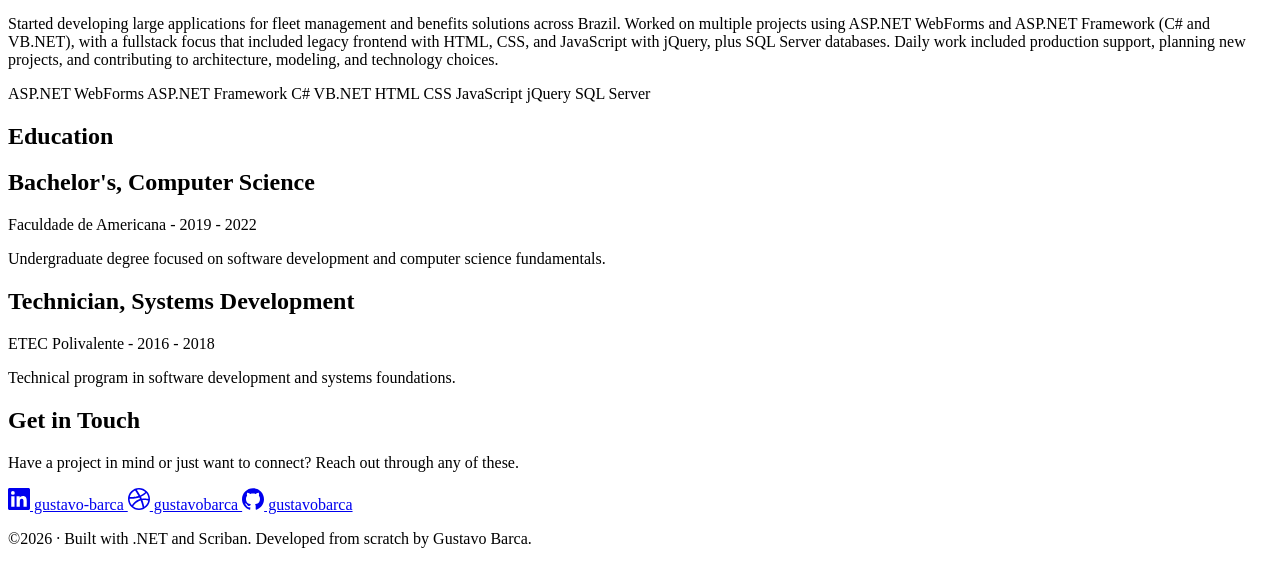
==== commit c719b4af: "feat: add untraveled project" ====
--- a/Pages/home.html
+++ b/Pages/home.html
@@ -96,6 +96,22 @@
                         <div class="skills">
                             <span class="skill">C#</span>
                             <span class="skill">Rust</span>
+                        </div>
+                    </div>
+                </a>
+                <a class="project" href="#">
+                    <svg xmlns="http://www.w3.org/2000/svg" width="20" height="20" viewBox="0 0 20 20" fill="currentColor">
+                        <path
+                            d="M9.00937 1.92197C9.62812 1.56572 10.3906 1.56572 11.0094 1.92197L16.5063 5.09385C17.125 5.4501 17.5063 6.1126 17.5063 6.8251V13.1688C17.5063 13.8845 17.125 14.5438 16.5063 14.9001L11.0094 18.0782C10.7052 18.2533 10.3603 18.3454 10.0094 18.3454C9.6584 18.3454 9.31358 18.2533 9.00937 18.0782L3.51562 14.9063C2.89688 14.5501 2.51562 13.8876 2.51562 13.1751V6.83135C2.51562 6.11572 2.89688 5.45635 3.51562 5.1001L9.00937 1.92197ZM15.5031 13.172V7.98135L11.0094 10.5751V15.7657L15.5031 13.172Z"
+                            fill="currentColor" />
+                    </svg>
+                    <div class="projects-content">
+                        <h3>untraveled</h3>
+                        <p>A sci-fi story based game with puzzles and mysteries.</p>
+                        <div class="skills">
+                            <span class="skill">Unity</span>
+                            <span class="skill">C#</span>
+                            <span class="skill">Blender</span>
                         </div>
                     </div>
                 </a>
